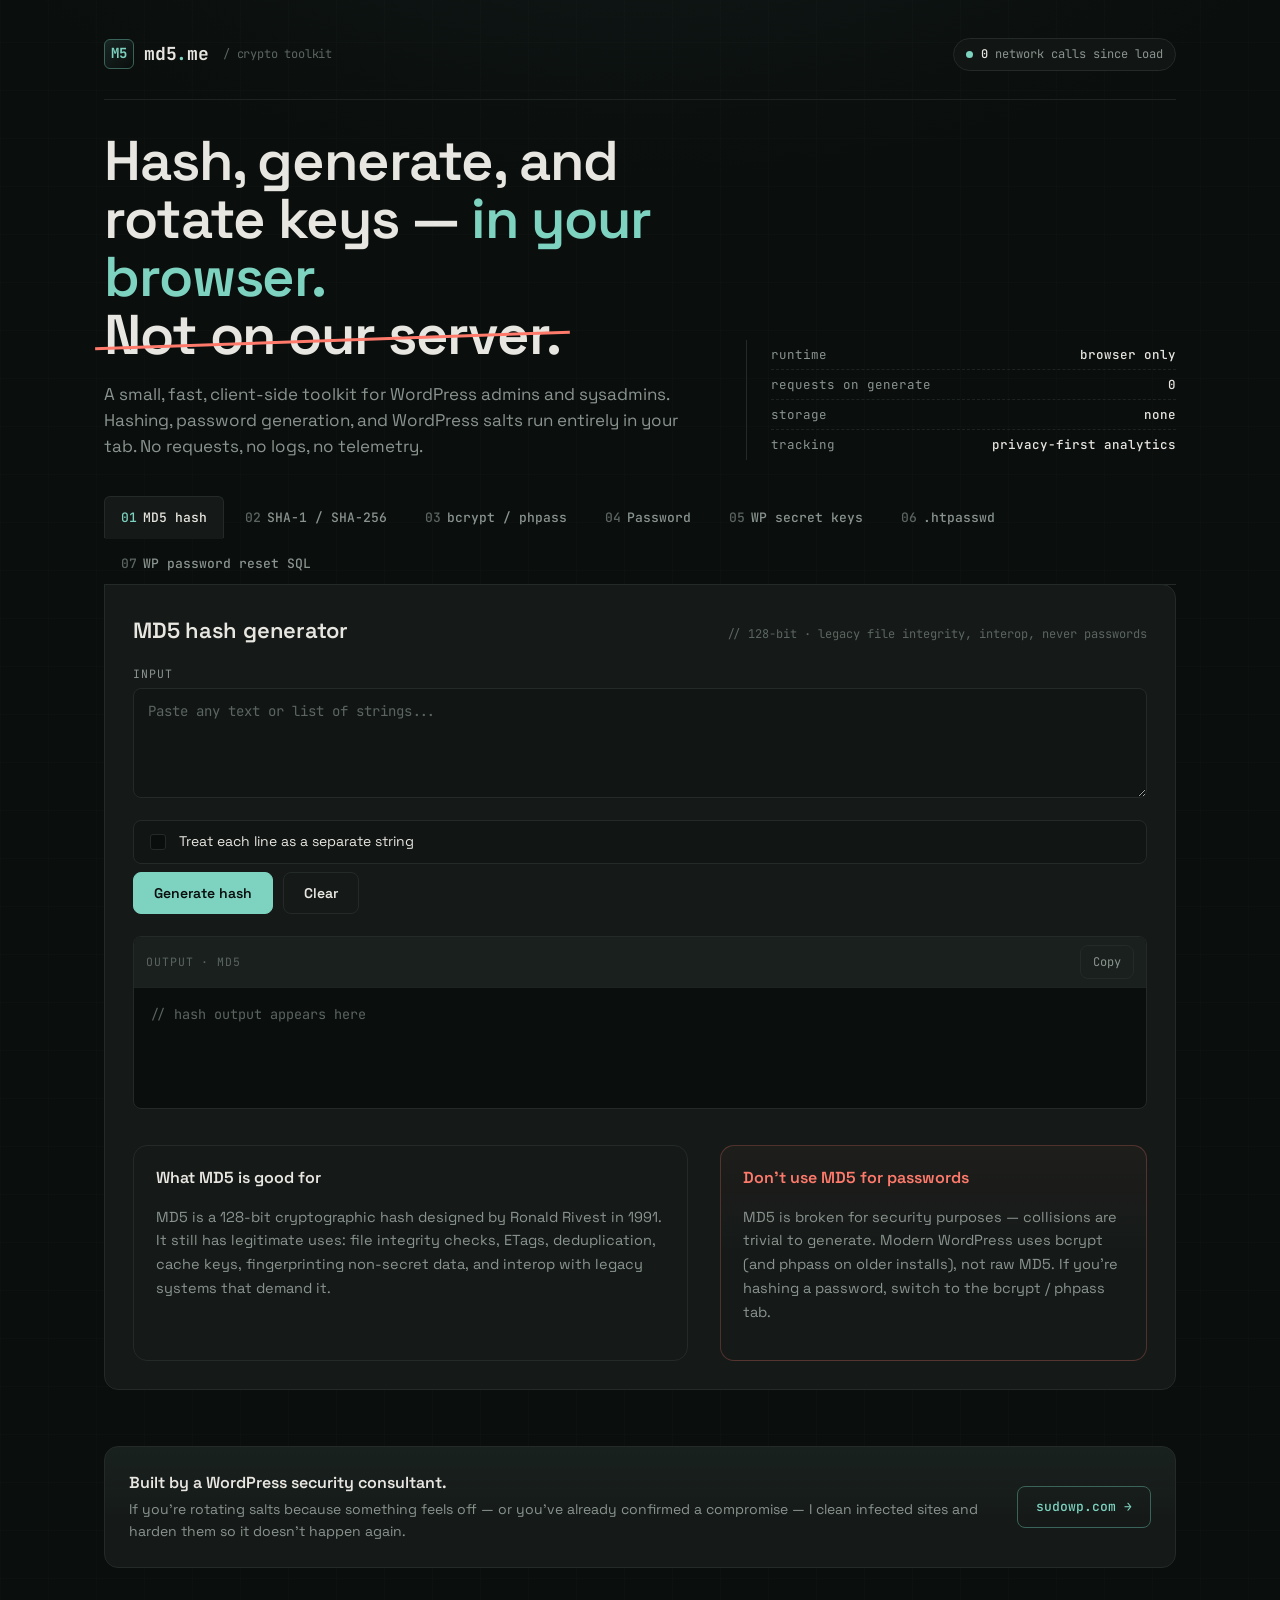
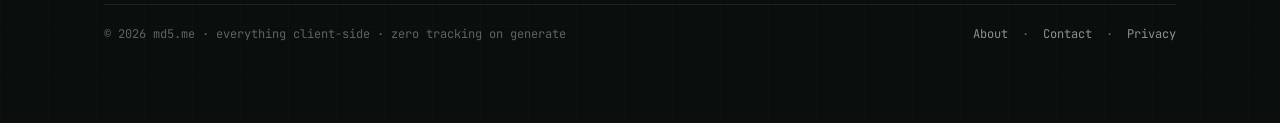
==== public/index.html @ 05863bb9 "chore: bootstrap repo (Task 01) — move site into public/, add HANDOFF, README, .gitignore, .editorco" ====
<!doctype html>
<html lang="en">
<head>
<meta charset="utf-8">
<meta name="viewport" content="width=device-width,initial-scale=1,viewport-fit=cover">
<title>MD5.me — Hash, password & WordPress salt generator (100% client-side)</title>
<meta name="description" content="Fast, client-side cryptographic toolkit for WordPress admins and sysadmins. MD5, SHA, bcrypt, phpass, password generator, WordPress salts and .htpasswd. Nothing ever leaves your browser.">
<meta name="theme-color" content="#0a0e0d">
<link rel="canonical" href="https://md5.me/">

<!-- Open Graph -->
<meta property="og:type" content="website">
<meta property="og:url" content="https://md5.me/">
<meta property="og:title" content="MD5.me — client-side hash & password toolkit">
<meta property="og:description" content="MD5, SHA, bcrypt, phpass, password generator, WordPress salts, .htpasswd. Nothing leaves your browser.">
<meta property="og:image" content="https://md5.me/og.png">

<!-- Twitter -->
<meta name="twitter:card" content="summary_large_image">
<meta name="twitter:title" content="MD5.me — client-side hash & password toolkit">
<meta name="twitter:description" content="MD5, SHA, bcrypt, phpass, password generator, WordPress salts, .htpasswd. Nothing leaves your browser.">

<!-- Structured data -->
<script type="application/ld+json">
{
  "@context": "https://schema.org",
  "@type": "WebApplication",
  "name": "MD5.me",
  "url": "https://md5.me/",
  "applicationCategory": "DeveloperApplication",
  "operatingSystem": "Any (browser)",
  "offers": { "@type": "Offer", "price": "0", "priceCurrency": "USD" },
  "description": "Client-side cryptographic toolkit: MD5, SHA, bcrypt, phpass, password generator, WordPress salts, .htpasswd."
}
</script>

<!-- Favicon -->
<link rel="icon" href="/favicon.svg" type="image/svg+xml">
<link rel="icon" href="/favicon.ico" sizes="any">
<link rel="apple-touch-icon" href="/apple-touch-icon.png">

<!-- Fonts: a geometric sans for chrome, a mono for output. Both load with display=swap. -->
<link rel="preconnect" href="https://fonts.googleapis.com">
<link rel="preconnect" href="https://fonts.gstatic.com" crossorigin>
<link href="https://fonts.googleapis.com/css2?family=JetBrains+Mono:wght@400;500;700&family=Space+Grotesk:wght@400;500;600;700&display=swap" rel="stylesheet">

<style>
  :root {
    --bg:        #0a0e0d;
    --bg-soft:   #111614;
    --panel:    #151a18;
    --panel-2:  #1a201d;
    --line:      #232a27;
    --line-soft: #1c2320;
    --text:      #e8e6e1;
    --text-dim:  #8a948f;
    --text-mute: #5b6560;
    --accent:    #7dd3c0;
    --accent-dim:#3a6359;
    --warn:      #ff7a6b;
    --good:      #7dd3c0;

    --font-ui:   "Space Grotesk", ui-sans-serif, system-ui, sans-serif;
    --font-mono: "JetBrains Mono", ui-monospace, "SF Mono", Menlo, monospace;

    --r-sm: 4px;
    --r:    8px;
    --r-lg: 14px;

    --maxw: 1120px;
  }

  * { box-sizing: border-box; }
  html, body { margin: 0; padding: 0; }
  html { -webkit-text-size-adjust: 100%; }
  body {
    font-family: var(--font-ui);
    background: var(--bg);
    color: var(--text);
    line-height: 1.55;
    font-size: 16px;
    min-height: 100vh;
    overflow-x: hidden;
    /* faint hex-grid backdrop, drawn with two layered repeating gradients */
    background-image:
      radial-gradient(ellipse 1200px 600px at 50% -10%, rgba(125, 211, 192, 0.06), transparent 60%),
      repeating-linear-gradient(0deg,   rgba(255,255,255,0.012) 0 1px, transparent 1px 48px),
      repeating-linear-gradient(90deg,  rgba(255,255,255,0.012) 0 1px, transparent 1px 48px);
  }
  ::selection { background: var(--accent); color: #0a0e0d; }

  a { color: var(--accent); text-decoration: none; }
  a:hover { text-decoration: underline; text-underline-offset: 3px; }

  /* ----- Layout shell ----- */
  .shell { max-width: var(--maxw); margin: 0 auto; padding: 24px 24px 80px; }

  /* ----- Top bar ----- */
  .topbar {
    display: flex; align-items: center; justify-content: space-between;
    gap: 16px; padding: 14px 0 28px;
    border-bottom: 1px solid var(--line-soft);
    margin-bottom: 32px;
  }
  .brand {
    display: inline-flex; align-items: center; gap: 10px;
    font-family: var(--font-mono); font-weight: 700;
    font-size: 18px; letter-spacing: -0.01em;
    color: var(--text);
  }
  .brand-mark {
    display: inline-grid; place-items: center;
    width: 30px; height: 30px;
    border: 1px solid var(--accent-dim);
    border-radius: 6px;
    background: linear-gradient(135deg, rgba(125,211,192,0.12), transparent);
    color: var(--accent);
    font-family: var(--font-mono); font-weight: 700; font-size: 14px;
  }
  .brand .dot { color: var(--accent); }
  .brand .tag { color: var(--text-mute); font-weight: 400; font-size: 12px; margin-left: 4px; }

  .net-pill {
    display: inline-flex; align-items: center; gap: 8px;
    padding: 6px 12px;
    border: 1px solid var(--line);
    border-radius: 999px;
    background: var(--bg-soft);
    font-family: var(--font-mono); font-size: 12px;
    color: var(--text-dim);
    white-space: nowrap;
  }
  .net-pill .led {
    width: 7px; height: 7px; border-radius: 50%;
    background: var(--good);
    box-shadow: 0 0 0 0 rgba(125,211,192,0.6);
    animation: pulse 2.4s ease-in-out infinite;
  }
  @keyframes pulse {
    0%, 100% { box-shadow: 0 0 0 0 rgba(125,211,192,0.5); }
    50%       { box-shadow: 0 0 0 6px rgba(125,211,192,0); }
  }
  .net-pill b { color: var(--text); font-weight: 500; }

  /* ----- Hero ----- */
  .hero { display: grid; grid-template-columns: 1.4fr 1fr; gap: 40px; align-items: end; margin-bottom: 36px; }
  .hero h1 {
    font-family: var(--font-ui);
    font-weight: 600;
    font-size: clamp(34px, 5.2vw, 56px);
    line-height: 1.04;
    letter-spacing: -0.02em;
    margin: 0 0 16px;
  }
  .hero h1 .accent { color: var(--accent); }
  .hero h1 .strike {
    position: relative; white-space: nowrap;
  }
  .hero h1 .strike::after {
    content: ""; position: absolute; left: -2%; right: -2%; top: 56%;
    height: 3px; background: var(--warn);
    transform: rotate(-2deg);
  }
  .hero p.lede {
    color: var(--text-dim);
    font-size: 17px;
    max-width: 56ch;
    margin: 0;
  }
  .hero-meta {
    border-left: 1px solid var(--line);
    padding-left: 24px;
    color: var(--text-dim);
    font-family: var(--font-mono);
    font-size: 12.5px;
    line-height: 1.7;
  }
  .hero-meta b { color: var(--text); font-weight: 500; }
  .hero-meta .row { display: flex; justify-content: space-between; gap: 16px; padding: 4px 0; }
  .hero-meta .row + .row { border-top: 1px dashed var(--line-soft); }

  @media (max-width: 800px) {
    .hero { grid-template-columns: 1fr; gap: 24px; }
    .hero-meta { border-left: 0; border-top: 1px solid var(--line); padding: 16px 0 0; }
  }

  /* ----- Tabs ----- */
  .tabs {
    display: flex; flex-wrap: wrap; gap: 4px;
    margin-bottom: -1px;
    border-bottom: 1px solid var(--line);
    overflow-x: auto;
    -webkit-overflow-scrolling: touch;
  }
  .tab {
    appearance: none; background: transparent; border: 0; cursor: pointer;
    color: var(--text-dim);
    font-family: var(--font-mono); font-size: 13px; font-weight: 500;
    padding: 12px 16px;
    border-radius: 6px 6px 0 0;
    border: 1px solid transparent; border-bottom: 0;
    white-space: nowrap;
    transition: color .15s ease, background .15s ease, border-color .15s ease;
  }
  .tab:hover { color: var(--text); background: var(--bg-soft); }
  .tab[aria-selected="true"] {
    color: var(--text);
    background: var(--panel);
    border-color: var(--line);
    position: relative;
  }
  .tab[aria-selected="true"]::after {
    content: ""; position: absolute; left: 0; right: 0; bottom: -1px; height: 1px; background: var(--panel);
  }
  .tab .num { color: var(--text-mute); margin-right: 6px; }
  .tab[aria-selected="true"] .num { color: var(--accent); }

  /* ----- Tool panel ----- */
  .panel {
    background: var(--panel);
    border: 1px solid var(--line);
    border-radius: 0 var(--r-lg) var(--r-lg) var(--r-lg);
    padding: 28px;
  }
  .tool { display: none; }
  .tool[data-active="true"] { display: block; animation: fade .25s ease; }
  @keyframes fade { from { opacity: 0; transform: translateY(4px); } to { opacity: 1; transform: none; } }

  .tool-header {
    display: flex; align-items: baseline; justify-content: space-between;
    flex-wrap: wrap; gap: 12px;
    margin-bottom: 18px;
  }
  .tool-header h2 {
    font-family: var(--font-ui); font-weight: 600;
    font-size: 22px; letter-spacing: -0.01em;
    margin: 0;
  }
  .tool-header .sub {
    font-family: var(--font-mono); font-size: 12px;
    color: var(--text-mute);
  }

  /* ----- Form controls ----- */
  label.field { display: block; margin-bottom: 14px; }
  label.field .lbl {
    display: block;
    font-family: var(--font-mono);
    font-size: 11.5px;
    text-transform: uppercase;
    letter-spacing: 0.08em;
    color: var(--text-dim);
    margin-bottom: 6px;
  }

  textarea, input[type="text"], input[type="number"], select {
    width: 100%;
    background: var(--bg-soft);
    color: var(--text);
    border: 1px solid var(--line);
    border-radius: var(--r);
    padding: 12px 14px;
    font-family: var(--font-mono);
    font-size: 14px;
    line-height: 1.5;
    transition: border-color .15s ease, box-shadow .15s ease, background .15s ease;
  }
  textarea { min-height: 100px; resize: vertical; }
  textarea:focus, input:focus, select:focus {
    outline: none;
    border-color: var(--accent-dim);
    box-shadow: 0 0 0 3px rgba(125, 211, 192, 0.12);
    background: var(--bg);
  }
  textarea::placeholder, input::placeholder { color: var(--text-mute); }

  .row-2 { display: grid; grid-template-columns: 1fr 1fr; gap: 12px; }
  .row-3 { display: grid; grid-template-columns: repeat(3, 1fr); gap: 12px; }
  @media (max-width: 600px) {
    .row-2, .row-3 { grid-template-columns: 1fr; }
  }

  .check {
    display: flex; align-items: center; gap: 10px;
    padding: 10px 12px;
    border: 1px solid var(--line);
    border-radius: var(--r);
    background: var(--bg-soft);
    cursor: pointer;
    font-size: 14px;
    user-select: none;
    transition: border-color .15s ease, background .15s ease;
  }
  .check:hover { border-color: var(--accent-dim); }
  .check input { appearance: none; width: 16px; height: 16px; border: 1px solid var(--line); border-radius: 3px; background: var(--bg); cursor: pointer; display: inline-grid; place-items: center; flex: 0 0 auto; }
  .check input:checked { background: var(--accent); border-color: var(--accent); }
  .check input:checked::after { content: ""; width: 8px; height: 8px; background: var(--bg); clip-path: polygon(14% 50%, 0 65%, 38% 100%, 100% 23%, 84% 8%, 36% 70%); }

  .actions { display: flex; flex-wrap: wrap; gap: 10px; align-items: center; margin-top: 8px; }

  button.btn {
    appearance: none; cursor: pointer;
    font-family: var(--font-ui); font-weight: 600; font-size: 14px;
    padding: 11px 20px;
    border-radius: var(--r);
    border: 1px solid transparent;
    transition: transform .08s ease, background .15s ease, border-color .15s ease, color .15s ease;
  }
  button.btn:active { transform: translateY(1px); }
  button.btn-primary {
    background: var(--accent);
    color: #0a0e0d;
    border-color: var(--accent);
  }
  button.btn-primary:hover { background: #92dccc; border-color: #92dccc; }
  button.btn-ghost {
    background: transparent;
    color: var(--text);
    border-color: var(--line);
  }
  button.btn-ghost:hover { border-color: var(--accent-dim); color: var(--accent); }
  button.btn-icon {
    display: inline-flex; align-items: center; gap: 8px;
    padding: 8px 12px;
    font-family: var(--font-mono); font-size: 12px;
    background: transparent; color: var(--text-dim);
    border: 1px solid var(--line);
    border-radius: var(--r);
    cursor: pointer;
    transition: color .15s, border-color .15s;
  }
  button.btn-icon:hover { color: var(--accent); border-color: var(--accent-dim); }

  /* ----- Output ----- */
  .output-wrap {
    margin-top: 22px;
    border: 1px solid var(--line);
    border-radius: var(--r);
    background: var(--bg);
    overflow: hidden;
  }
  .output-bar {
    display: flex; align-items: center; justify-content: space-between;
    padding: 8px 12px;
    border-bottom: 1px solid var(--line-soft);
    background: var(--panel-2);
    font-family: var(--font-mono); font-size: 11.5px;
    color: var(--text-mute);
    text-transform: uppercase; letter-spacing: 0.08em;
  }
  .output {
    font-family: var(--font-mono);
    font-size: 13.5px;
    color: var(--text);
    padding: 16px;
    white-space: pre-wrap;
    word-break: break-all;
    min-height: 120px;
    margin: 0;
  }
  .output.placeholder { color: var(--text-mute); font-style: normal; }

  .toast {
    position: fixed; bottom: 24px; left: 50%; transform: translateX(-50%) translateY(20px);
    background: var(--panel); border: 1px solid var(--accent-dim);
    color: var(--text); padding: 10px 16px; border-radius: 999px;
    font-family: var(--font-mono); font-size: 12.5px;
    opacity: 0; pointer-events: none;
    transition: opacity .2s ease, transform .25s ease;
    z-index: 100;
    box-shadow: 0 10px 40px rgba(0,0,0,.4);
  }
  .toast.show { opacity: 1; transform: translateX(-50%) translateY(0); }

  /* ----- Info / how-to ----- */
  .info {
    display: grid; grid-template-columns: 1.3fr 1fr; gap: 32px;
    margin-top: 36px;
  }
  @media (max-width: 800px) { .info { grid-template-columns: 1fr; } }
  .info h3 {
    font-family: var(--font-ui); font-weight: 600;
    font-size: 16px;
    margin: 0 0 10px;
    color: var(--text);
  }
  .info p, .info li { color: var(--text-dim); font-size: 14.5px; line-height: 1.65; }
  .info ol, .info ul { padding-left: 20px; margin: 0; }
  .info li + li { margin-top: 4px; }
  .info .card {
    background: var(--panel);
    border: 1px solid var(--line);
    border-radius: var(--r-lg);
    padding: 20px 22px;
  }
  .info .card.warn {
    border-color: rgba(255,122,107,0.25);
    background: linear-gradient(180deg, rgba(255,122,107,0.04), transparent 50%), var(--panel);
  }
  .info .card.warn h3 { color: var(--warn); }

  /* ----- Footer / SudoWP ----- */
  .biz {
    margin-top: 56px;
    padding: 24px;
    border: 1px solid var(--line);
    border-radius: var(--r-lg);
    background: linear-gradient(180deg, rgba(125,211,192,0.04), transparent 60%), var(--panel);
    display: grid; grid-template-columns: 1fr auto; gap: 18px; align-items: center;
  }
  .biz h4 { margin: 0 0 4px; font-size: 16px; font-weight: 600; }
  .biz p { margin: 0; color: var(--text-dim); font-size: 14px; }
  .biz .cta {
    display: inline-flex; align-items: center; gap: 8px;
    padding: 10px 18px;
    border: 1px solid var(--accent-dim);
    border-radius: var(--r);
    color: var(--accent);
    font-family: var(--font-mono); font-size: 13px; font-weight: 500;
    transition: background .15s, color .15s;
  }
  .biz .cta:hover { background: var(--accent); color: #0a0e0d; text-decoration: none; }
  @media (max-width: 600px) {
    .biz { grid-template-columns: 1fr; }
  }

  footer.foot {
    margin-top: 36px;
    padding-top: 20px;
    border-top: 1px solid var(--line-soft);
    color: var(--text-mute);
    font-family: var(--font-mono);
    font-size: 12px;
    display: flex; justify-content: space-between; flex-wrap: wrap; gap: 12px;
  }
  footer.foot a { color: var(--text-dim); }
  footer.foot a:hover { color: var(--accent); }

  /* ----- Hidden / utility ----- */
  .sr-only {
    position: absolute; width: 1px; height: 1px; padding: 0; margin: -1px;
    overflow: hidden; clip: rect(0,0,0,0); white-space: nowrap; border: 0;
  }
</style>
</head>
<body>

<div class="shell">

  <!-- ============== TOP BAR ============== -->
  <header class="topbar">
    <a class="brand" href="/" aria-label="MD5.me home">
      <span class="brand-mark" aria-hidden="true">M5</span>
      <span>md5<span class="dot">.</span>me</span>
      <span class="tag">/ crypto toolkit</span>
    </a>
    <div class="net-pill" title="Live counter of network requests since this page loaded. Verify in DevTools → Network.">
      <span class="led" aria-hidden="true"></span>
      <span><b id="netCount">0</b> network calls since load</span>
    </div>
  </header>

  <!-- ============== HERO ============== -->
  <section class="hero">
    <div>
      <h1>
        Hash, generate, and rotate keys —
        <span class="accent">in your browser.</span>
        <br>
        <span class="strike">Not on our server.</span>
      </h1>
      <p class="lede">
        A small, fast, client-side toolkit for WordPress admins and sysadmins.
        Hashing, password generation, and WordPress salts run entirely in your tab.
        No requests, no logs, no telemetry.
      </p>
    </div>
    <div class="hero-meta" aria-label="Tech facts">
      <div class="row"><span>runtime</span><b>browser only</b></div>
      <div class="row"><span>requests on generate</span><b>0</b></div>
      <div class="row"><span>storage</span><b>none</b></div>
      <div class="row"><span>tracking</span><b>privacy-first analytics</b></div>
    </div>
  </section>

  <!-- ============== TABS ============== -->
  <nav class="tabs" role="tablist" aria-label="Tools">
    <button class="tab" role="tab" aria-selected="true"  data-tab="md5"      id="tab-md5"><span class="num">01</span>MD5 hash</button>
    <button class="tab" role="tab" aria-selected="false" data-tab="sha"      id="tab-sha"><span class="num">02</span>SHA-1 / SHA-256</button>
    <button class="tab" role="tab" aria-selected="false" data-tab="bcrypt"   id="tab-bcrypt"><span class="num">03</span>bcrypt / phpass</button>
    <button class="tab" role="tab" aria-selected="false" data-tab="password" id="tab-password"><span class="num">04</span>Password</button>
    <button class="tab" role="tab" aria-selected="false" data-tab="wpsalt"   id="tab-wpsalt"><span class="num">05</span>WP secret keys</button>
    <button class="tab" role="tab" aria-selected="false" data-tab="htpasswd" id="tab-htpasswd"><span class="num">06</span>.htpasswd</button>
    <button class="tab" role="tab" aria-selected="false" data-tab="wpreset"  id="tab-wpreset"><span class="num">07</span>WP password reset SQL</button>
  </nav>

  <div class="panel">

    <!-- ===== TOOL 01: MD5 ===== -->
    <section class="tool" data-tool="md5" data-active="true" aria-labelledby="tab-md5">
      <div class="tool-header">
        <h2>MD5 hash generator</h2>
        <span class="sub">// 128-bit · legacy file integrity, interop, never passwords</span>
      </div>

      <label class="field">
        <span class="lbl">Input</span>
        <textarea id="md5-input" rows="4" placeholder="Paste any text or list of strings..." spellcheck="false" autocomplete="off"></textarea>
      </label>

      <label class="check">
        <input type="checkbox" id="md5-multi">
        <span>Treat each line as a separate string</span>
      </label>

      <div class="actions">
        <button class="btn btn-primary" id="md5-generate">Generate hash</button>
        <button class="btn btn-ghost" id="md5-clear">Clear</button>
      </div>

      <div class="output-wrap">
        <div class="output-bar">
          <span>output · md5</span>
          <button class="btn-icon" data-copy="md5-output">Copy</button>
        </div>
        <pre class="output placeholder" id="md5-output">// hash output appears here</pre>
      </div>

      <div class="info">
        <div class="card">
          <h3>What MD5 is good for</h3>
          <p>MD5 is a 128-bit cryptographic hash designed by Ronald Rivest in 1991. It still has legitimate uses: file integrity checks, ETags, deduplication, cache keys, fingerprinting non-secret data, and interop with legacy systems that demand it.</p>
        </div>
        <div class="card warn">
          <h3>Don't use MD5 for passwords</h3>
          <p>MD5 is broken for security purposes — collisions are trivial to generate. Modern WordPress uses bcrypt (and phpass on older installs), not raw MD5. If you're hashing a password, switch to the bcrypt / phpass tab.</p>
        </div>
      </div>
    </section>

    <!-- ===== TOOL 02: SHA ===== -->
    <section class="tool" data-tool="sha" aria-labelledby="tab-sha">
      <div class="tool-header">
        <h2>SHA-1 &amp; SHA-256</h2>
        <span class="sub">// SubtleCrypto · runs natively in your browser</span>
      </div>

      <label class="field">
        <span class="lbl">Input</span>
        <textarea id="sha-input" rows="4" placeholder="Paste text..." spellcheck="false" autocomplete="off"></textarea>
      </label>

      <div class="row-2">
        <label class="field">
          <span class="lbl">Algorithm</span>
          <select id="sha-algo">
            <option value="SHA-1">SHA-1</option>
            <option value="SHA-256" selected>SHA-256</option>
            <option value="SHA-384">SHA-384</option>
            <option value="SHA-512">SHA-512</option>
          </select>
        </label>
        <label class="check" style="align-self: end; height: 44px;">
          <input type="checkbox" id="sha-multi">
          <span>Treat each line separately</span>
        </label>
      </div>

      <div class="actions">
        <button class="btn btn-primary" id="sha-generate">Generate hash</button>
        <button class="btn btn-ghost" id="sha-clear">Clear</button>
      </div>

      <div class="output-wrap">
        <div class="output-bar">
          <span>output · <span id="sha-algo-label">sha-256</span></span>
          <button class="btn-icon" data-copy="sha-output">Copy</button>
        </div>
        <pre class="output placeholder" id="sha-output">// hash output appears here</pre>
      </div>

      <div class="info">
        <div class="card">
          <h3>When to use SHA</h3>
          <p>SHA-256 is the default modern fingerprint hash — file checksums, content-addressing, JWTs, signatures. SHA-1 is deprecated for security but still appears in legacy systems (git, old TLS). Like MD5, none of these are password hashes on their own.</p>
        </div>
        <div class="card">
          <h3>How this works</h3>
          <p>This page calls <code style="font-family:var(--font-mono); color:var(--accent);">window.crypto.subtle.digest()</code> — the WebCrypto API built into your browser. The plaintext never leaves the tab.</p>
        </div>
      </div>
    </section>

    <!-- ===== TOOL 03: BCRYPT / PHPASS ===== -->
    <section class="tool" data-tool="bcrypt" aria-labelledby="tab-bcrypt">
      <div class="tool-header">
        <h2>bcrypt &amp; phpass (WordPress)</h2>
        <span class="sub">// modern WP password hashes for direct DB injection</span>
      </div>

      <label class="field">
        <span class="lbl">Plaintext password</span>
        <input type="text" id="bc-input" placeholder="The new password..." spellcheck="false" autocomplete="off">
      </label>

      <div class="row-2">
        <label class="field">
          <span class="lbl">Algorithm</span>
          <select id="bc-algo">
            <option value="bcrypt" selected>bcrypt ($2y$) — WP 6.8+</option>
            <option value="phpass">phpass ($P$) — legacy WP</option>
          </select>
        </label>
        <label class="field">
          <span class="lbl">Cost / iterations</span>
          <select id="bc-cost">
            <option value="8">8 (fast)</option>
            <option value="10" selected>10 (balanced — WP default)</option>
            <option value="12">12 (slow, stronger)</option>
          </select>
        </label>
      </div>

      <div class="actions">
        <button class="btn btn-primary" id="bc-generate">Generate hash</button>
        <button class="btn btn-ghost" id="bc-clear">Clear</button>
      </div>

      <div class="output-wrap">
        <div class="output-bar">
          <span>output · <span id="bc-algo-label">bcrypt</span></span>
          <button class="btn-icon" data-copy="bc-output">Copy</button>
        </div>
        <pre class="output placeholder" id="bc-output">// hash output appears here</pre>
      </div>

      <div class="info">
        <div class="card">
          <h3>Which one do I want?</h3>
          <p>WordPress 6.8+ stores passwords as bcrypt (<code style="font-family:var(--font-mono);">$2y$</code>). Older sites use phpass (<code style="font-family:var(--font-mono);">$P$</code>). Both formats are accepted on read, so a fresh bcrypt hash works on any modern WP. Pick phpass only if you're building a fixture or testing a legacy install.</p>
        </div>
        <div class="card warn">
          <h3>Hashing is slow on purpose</h3>
          <p>bcrypt at cost 10 takes ~50–100ms per hash; cost 12 is ~4× slower. That's the feature — it makes brute force expensive. Generation is synchronous and runs on this tab.</p>
        </div>
      </div>
    </section>

    <!-- ===== TOOL 04: PASSWORD ===== -->
    <section class="tool" data-tool="password" aria-labelledby="tab-password">
      <div class="tool-header">
        <h2>Password generator</h2>
        <span class="sub">// crypto.getRandomValues · cryptographically secure</span>
      </div>

      <div class="row-3">
        <label class="field">
          <span class="lbl">Length</span>
          <input type="number" id="pw-length" min="6" max="128" value="20" step="1">
        </label>
        <label class="field">
          <span class="lbl">Count</span>
          <input type="number" id="pw-count" min="1" max="50" value="5" step="1">
        </label>
        <label class="field">
          <span class="lbl">Style</span>
          <select id="pw-style">
            <option value="strong" selected>Strong (a-z A-Z 0-9 symbols)</option>
            <option value="alnum">Alphanumeric only</option>
            <option value="words">Memorable (4 random words)</option>
          </select>
        </label>
      </div>

      <div class="row-2">
        <label class="check"><input type="checkbox" id="pw-no-similar" checked><span>Avoid look-alike chars (1lI 0Oo)</span></label>
        <label class="check"><input type="checkbox" id="pw-safe-symbols"><span>Restrict symbols to web-safe set</span></label>
      </div>

      <div class="actions">
        <button class="btn btn-primary" id="pw-generate">Generate</button>
        <button class="btn btn-ghost" id="pw-clear">Clear</button>
      </div>

      <div class="output-wrap">
        <div class="output-bar">
          <span>output · passwords</span>
          <button class="btn-icon" data-copy="pw-output">Copy</button>
        </div>
        <pre class="output placeholder" id="pw-output">// passwords appear here</pre>
      </div>

      <div class="info">
        <div class="card">
          <h3>Length beats complexity</h3>
          <p>Every extra character roughly doubles the brute-force work. A 20-character random password is overwhelmingly stronger than an 8-character one with three symbols. 16+ for normal accounts, 24+ for admin / root / cPanel.</p>
        </div>
        <div class="card">
          <h3>Avoid look-alikes when typing matters</h3>
          <p>If a password will be transcribed by a human (server console, mobile keyboard), the "avoid look-alikes" option strips <code style="font-family:var(--font-mono);">1 l I 0 O o</code> so nobody calls you at 2am about a "wrong password" that's actually a confused 1 vs l.</p>
        </div>
      </div>
    </section>

    <!-- ===== TOOL 05: WP SALT ===== -->
    <section class="tool" data-tool="wpsalt" aria-labelledby="tab-wpsalt">
      <div class="tool-header">
        <h2>WordPress secret keys (salts)</h2>
        <span class="sub">// drop-in replacement for the SALT block in wp-config.php</span>
      </div>

      <div class="actions">
        <button class="btn btn-primary" id="salt-generate">Generate fresh salts</button>
        <button class="btn btn-ghost" id="salt-clear">Clear</button>
      </div>

      <div class="output-wrap">
        <div class="output-bar">
          <span>output · wp-config.php block</span>
          <button class="btn-icon" data-copy="salt-output">Copy</button>
        </div>
        <pre class="output placeholder" id="salt-output">// salt block appears here</pre>
      </div>

      <div class="info">
        <div class="card">
          <h3>What WP salts do</h3>
          <p>The eight constants — <code style="font-family:var(--font-mono);">AUTH_KEY</code>, <code style="font-family:var(--font-mono);">SECURE_AUTH_KEY</code>, <code style="font-family:var(--font-mono);">LOGGED_IN_KEY</code>, <code style="font-family:var(--font-mono);">NONCE_KEY</code>, and the four <code style="font-family:var(--font-mono);">_SALT</code> pairs — sign and encrypt WordPress auth cookies and nonces. Replace the entire block in <code style="font-family:var(--font-mono);">wp-config.php</code>; rotating them logs out every session instantly.</p>
        </div>
        <div class="card warn">
          <h3>If you're rotating after a hack</h3>
          <p>Replacing salts is step <em>one</em> of incident response — it kicks the attacker out of any stolen session. You also need to: change the DB password, force-reset all admin passwords, audit users for unknown admins, and check active sessions and application passwords. <a href="https://sudowp.com/" rel="noopener">SudoWP →</a></p>
        </div>
      </div>
    </section>

    <!-- ===== TOOL 06: HTPASSWD ===== -->
    <section class="tool" data-tool="htpasswd" aria-labelledby="tab-htpasswd">
      <div class="tool-header">
        <h2>.htpasswd entry</h2>
        <span class="sub">// for protecting wp-login.php, wp-admin, or any nginx/Apache resource</span>
      </div>

      <div class="row-2">
        <label class="field">
          <span class="lbl">Username</span>
          <input type="text" id="ht-user" placeholder="e.g. admin" autocomplete="off" spellcheck="false">
        </label>
        <label class="field">
          <span class="lbl">Password</span>
          <input type="text" id="ht-pass" placeholder="plaintext" autocomplete="off" spellcheck="false">
        </label>
      </div>

      <label class="field">
        <span class="lbl">Hash format</span>
        <select id="ht-algo">
          <option value="bcrypt" selected>bcrypt ($2y$) — Apache 2.4+ / nginx auth_basic — recommended</option>
          <option value="apr1">APR1 ($apr1$) — works everywhere, weaker</option>
          <option value="sha1">SHA-1 ({SHA}) — fast, legacy</option>
        </select>
      </label>

      <div class="actions">
        <button class="btn btn-primary" id="ht-generate">Generate entry</button>
        <button class="btn btn-ghost" id="ht-clear">Clear</button>
      </div>

      <div class="output-wrap">
        <div class="output-bar">
          <span>output · .htpasswd line</span>
          <button class="btn-icon" data-copy="ht-output">Copy</button>
        </div>
        <pre class="output placeholder" id="ht-output">// .htpasswd entry appears here</pre>
      </div>

      <div class="info">
        <div class="card">
          <h3>Use for wp-login brute-force protection</h3>
          <p>An <code style="font-family:var(--font-mono);">.htpasswd</code> in front of <code style="font-family:var(--font-mono);">wp-login.php</code> stops 99% of automated WordPress login attacks before PHP ever runs. Pair with fail2ban watching the auth log for serious traffic.</p>
        </div>
        <div class="card">
          <h3>Drop in</h3>
          <p>Append the generated line to your existing <code style="font-family:var(--font-mono);">.htpasswd</code>, or save it as a new file. RunCloud users: add it via the "Basic Auth" panel under your web app, or reference it manually in your nginx config.</p>
        </div>
      </div>
    </section>

    <!-- ===== TOOL 07: WP PASSWORD RESET SQL ===== -->
    <section class="tool" data-tool="wpreset" aria-labelledby="tab-wpreset">
      <div class="tool-header">
        <h2>WordPress admin password reset SQL</h2>
        <span class="sub">// when you're locked out and need direct DB access</span>
      </div>

      <div class="row-3">
        <label class="field">
          <span class="lbl">Username or email</span>
          <input type="text" id="wpr-user" placeholder="admin" autocomplete="off" spellcheck="false">
        </label>
        <label class="field">
          <span class="lbl">New password</span>
          <input type="text" id="wpr-pass" placeholder="strong password" autocomplete="off" spellcheck="false">
        </label>
        <label class="field">
          <span class="lbl">Table prefix</span>
          <input type="text" id="wpr-prefix" value="wp_" autocomplete="off" spellcheck="false">
        </label>
      </div>

      <label class="check">
        <input type="checkbox" id="wpr-by-email">
        <span>Match by email instead of user_login</span>
      </label>

      <div class="actions">
        <button class="btn btn-primary" id="wpr-generate">Generate SQL</button>
        <button class="btn btn-ghost" id="wpr-clear">Clear</button>
      </div>

      <div class="output-wrap">
        <div class="output-bar">
          <span>output · sql</span>
          <button class="btn-icon" data-copy="wpr-output">Copy</button>
        </div>
        <pre class="output placeholder" id="wpr-output">// SQL UPDATE statement appears here</pre>
      </div>

      <div class="info">
        <div class="card">
          <h3>Run via phpMyAdmin or wp-cli</h3>
          <p>Paste the generated <code style="font-family:var(--font-mono);">UPDATE</code> in phpMyAdmin → SQL tab, or pipe it: <code style="font-family:var(--font-mono);">wp db query "$(pbpaste)"</code>. The generated hash is bcrypt — accepted by every modern WP version.</p>
        </div>
        <div class="card warn">
          <h3>Always back up first</h3>
          <p>This SQL writes directly to <code style="font-family:var(--font-mono);">wp_users</code>. <code style="font-family:var(--font-mono);">mysqldump</code> the database (or snapshot the VPS) before running anything. The query also clears <code style="font-family:var(--font-mono);">user_activation_key</code> as a precaution.</p>
        </div>
      </div>
    </section>

  </div><!-- /panel -->

  <!-- ============== BIZ STRIP ============== -->
  <aside class="biz">
    <div>
      <h4>Built by a WordPress security consultant.</h4>
      <p>If you're rotating salts because something feels off — or you've already confirmed a compromise — I clean infected sites and harden them so it doesn't happen again.</p>
    </div>
    <a class="cta" href="https://sudowp.com/" rel="noopener">
      sudowp.com →
    </a>
  </aside>

  <!-- ============== FOOTER ============== -->
  <footer class="foot">
    <div>© <span id="year"></span> md5.me · everything client-side · zero tracking on generate</div>
    <div>
      <a href="/about.html">About</a>
      &nbsp;·&nbsp;
      <a href="/contact.html">Contact</a>
      &nbsp;·&nbsp;
      <a href="/privacy.html">Privacy</a>
    </div>
  </footer>

</div><!-- /shell -->

<div class="toast" id="toast" role="status" aria-live="polite">Copied to clipboard</div>

<!-- ============================================================
     SCRIPTS — all crypto runs in this tab. Verify in DevTools.
     ============================================================ -->
<script>
(() => {
  'use strict';

  /* -------------------------------------------------------------
     0. Tiny helpers
     ------------------------------------------------------------- */
  const $ = (id) => document.getElementById(id);
  const enc = new TextEncoder();
  const toHex = (buf) => {
    const b = new Uint8Array(buf);
    let s = '';
    for (let i = 0; i < b.length; i++) s += b[i].toString(16).padStart(2, '0');
    return s;
  };
  const toast = (msg) => {
    const t = $('toast');
    t.textContent = msg;
    t.classList.add('show');
    clearTimeout(toast._t);
    toast._t = setTimeout(() => t.classList.remove('show'), 1600);
  };
  const setOutput = (id, text, isPlaceholder = false) => {
    const el = $(id);
    el.textContent = text;
    el.classList.toggle('placeholder', !!isPlaceholder);
  };

  /* -------------------------------------------------------------
     1. Network-call counter (the trust pill in the header)
     We monkey-patch fetch + XHR + sendBeacon and count any
     non-data:/blob: call. Always shows 0 during generation.
     ------------------------------------------------------------- */
  let _net = 0;
  const bumpNet = () => { _net++; $('netCount').textContent = String(_net); };
  const _origFetch = window.fetch;
  if (_origFetch) {
    window.fetch = function(...args) {
      const url = String(args[0] && args[0].url ? args[0].url : args[0] || '');
      if (url && !url.startsWith('data:') && !url.startsWith('blob:')) bumpNet();
      return _origFetch.apply(this, args);
    };
  }
  const _origOpen = XMLHttpRequest.prototype.open;
  XMLHttpRequest.prototype.open = function(method, url, ...rest) {
    if (url && !String(url).startsWith('data:') && !String(url).startsWith('blob:')) bumpNet();
    return _origOpen.call(this, method, url, ...rest);
  };
  if (navigator.sendBeacon) {
    const _origBeacon = navigator.sendBeacon.bind(navigator);
    navigator.sendBeacon = function(...a) { bumpNet(); return _origBeacon(...a); };
  }

  /* -------------------------------------------------------------
     2. Tab switching
     ------------------------------------------------------------- */
  const tabs = Array.from(document.querySelectorAll('[role="tab"]'));
  const tools = Array.from(document.querySelectorAll('[data-tool]'));
  const setTab = (name, push = true) => {
    tabs.forEach(t => t.setAttribute('aria-selected', String(t.dataset.tab === name)));
    tools.forEach(t => t.setAttribute('data-active', String(t.dataset.tool === name)));
    if (push && location.hash !== '#' + name) history.replaceState(null, '', '#' + name);
  };
  tabs.forEach(t => t.addEventListener('click', () => setTab(t.dataset.tab)));
  // honour URL hash on load
  const initial = (location.hash || '').replace('#', '');
  if (initial && tools.some(t => t.dataset.tool === initial)) setTab(initial, false);
  // keyboard nav (left/right between tabs)
  document.querySelector('.tabs').addEventListener('keydown', (e) => {
    if (!['ArrowLeft', 'ArrowRight', 'Home', 'End'].includes(e.key)) return;
    const i = tabs.findIndex(t => t.getAttribute('aria-selected') === 'true');
    let n = i;
    if (e.key === 'ArrowLeft')  n = (i - 1 + tabs.length) % tabs.length;
    if (e.key === 'ArrowRight') n = (i + 1) % tabs.length;
    if (e.key === 'Home') n = 0;
    if (e.key === 'End') n = tabs.length - 1;
    tabs[n].focus(); setTab(tabs[n].dataset.tab);
  });

  /* -------------------------------------------------------------
     3. Copy buttons
     ------------------------------------------------------------- */
  document.querySelectorAll('[data-copy]').forEach(btn => {
    btn.addEventListener('click', async () => {
      const target = $(btn.dataset.copy);
      if (!target) return;
      const text = target.textContent;
      if (!text || target.classList.contains('placeholder')) {
        toast('Nothing to copy yet'); return;
      }
      try {
        await navigator.clipboard.writeText(text);
        toast('Copied to clipboard');
      } catch {
        // fallback
        const ta = document.createElement('textarea');
        ta.value = text; document.body.appendChild(ta); ta.select();
        document.execCommand('copy'); ta.remove();
        toast('Copied');
      }
    });
  });

  /* -------------------------------------------------------------
     4. MD5 implementation (RFC 1321) — compact, ~2KB
     Self-contained, no deps. Returns lowercase hex.
     ------------------------------------------------------------- */
  function md5(message) {
    // Convert string -> UTF-8 byte array
    const bytes = enc.encode(message);
    const len = bytes.length;
    // Pre-processing: append padding bits
    const totalLen = (((len + 8) >>> 6) + 1) * 64;
    const buf = new Uint8Array(totalLen);
    buf.set(bytes);
    buf[len] = 0x80;
    // append length in bits (little-endian 64)
    const bitLen = len * 8;
    buf[totalLen - 8] = bitLen        & 0xff;
    buf[totalLen - 7] = (bitLen >>> 8)  & 0xff;
    buf[totalLen - 6] = (bitLen >>> 16) & 0xff;
    buf[totalLen - 5] = (bitLen >>> 24) & 0xff;
    // (top 32 bits left at zero — fine for messages < 2^32 bits)

    let a = 0x67452301, b = 0xefcdab89, c = 0x98badcfe, d = 0x10325476;

    const K = [
      0xd76aa478,0xe8c7b756,0x242070db,0xc1bdceee, 0xf57c0faf,0x4787c62a,0xa8304613,0xfd469501,
      0x698098d8,0x8b44f7af,0xffff5bb1,0x895cd7be, 0x6b901122,0xfd987193,0xa679438e,0x49b40821,
      0xf61e2562,0xc040b340,0x265e5a51,0xe9b6c7aa, 0xd62f105d,0x02441453,0xd8a1e681,0xe7d3fbc8,
      0x21e1cde6,0xc33707d6,0xf4d50d87,0x455a14ed, 0xa9e3e905,0xfcefa3f8,0x676f02d9,0x8d2a4c8a,
      0xfffa3942,0x8771f681,0x6d9d6122,0xfde5380c, 0xa4beea44,0x4bdecfa9,0xf6bb4b60,0xbebfbc70,
      0x289b7ec6,0xeaa127fa,0xd4ef3085,0x04881d05, 0xd9d4d039,0xe6db99e5,0x1fa27cf8,0xc4ac5665,
      0xf4292244,0x432aff97,0xab9423a7,0xfc93a039, 0x655b59c3,0x8f0ccc92,0xffeff47d,0x85845dd1,
      0x6fa87e4f,0xfe2ce6e0,0xa3014314,0x4e0811a1, 0xf7537e82,0xbd3af235,0x2ad7d2bb,0xeb86d391
    ];
    const S = [
      7,12,17,22, 7,12,17,22, 7,12,17,22, 7,12,17,22,
      5, 9,14,20, 5, 9,14,20, 5, 9,14,20, 5, 9,14,20,
      4,11,16,23, 4,11,16,23, 4,11,16,23, 4,11,16,23,
      6,10,15,21, 6,10,15,21, 6,10,15,21, 6,10,15,21
    ];
    const rotl = (x, n) => ((x << n) | (x >>> (32 - n))) >>> 0;
    const add32 = (x, y) => ((x + y) & 0xffffffff) >>> 0;

    for (let off = 0; off < totalLen; off += 64) {
      const M = new Array(16);
      for (let i = 0; i < 16; i++) {
        const j = off + i * 4;
        M[i] = (buf[j]) | (buf[j+1] << 8) | (buf[j+2] << 16) | (buf[j+3] << 24);
        M[i] = M[i] >>> 0;
      }
      let A = a, B = b, C = c, D = d;
      for (let i = 0; i < 64; i++) {
        let F, g;
        if (i < 16)      { F = (B & C) | ((~B) & D); g = i; }
        else if (i < 32) { F = (D & B) | ((~D) & C); g = (5 * i + 1) % 16; }
        else if (i < 48) { F = B ^ C ^ D;            g = (3 * i + 5) % 16; }
        else             { F = C ^ (B | (~D));      g = (7 * i)     % 16; }
        F = (F + A + K[i] + M[g]) >>> 0;
        A = D;
        D = C;
        C = B;
        B = add32(B, rotl(F, S[i]));
      }
      a = add32(a, A); b = add32(b, B); c = add32(c, C); d = add32(d, D);
    }
    const toLEHex = (n) => {
      const b0 = n & 0xff, b1 = (n >>> 8) & 0xff, b2 = (n >>> 16) & 0xff, b3 = (n >>> 24) & 0xff;
      return [b0, b1, b2, b3].map(x => x.toString(16).padStart(2, '0')).join('');
    };
    return toLEHex(a) + toLEHex(b) + toLEHex(c) + toLEHex(d);
  }

  /* -------------------------------------------------------------
     5. MD5 tab wiring
     ------------------------------------------------------------- */
  $('md5-generate').addEventListener('click', () => {
    const text = $('md5-input').value;
    if (!text) { setOutput('md5-output', '// hash output appears here', true); return; }
    const multi = $('md5-multi').checked;
    const result = multi
      ? text.split(/\r?\n/).filter(l => l.length).map(l => `${md5(l)}  ${l}`).join('\n')
      : md5(text);
    setOutput('md5-output', result);
  });
  $('md5-clear').addEventListener('click', () => {
    $('md5-input').value = '';
    setOutput('md5-output', '// hash output appears here', true);
  });

  /* -------------------------------------------------------------
     6. SHA tab wiring (WebCrypto)
     ------------------------------------------------------------- */
  async function shaHash(algo, text) {
    const buf = await crypto.subtle.digest(algo, enc.encode(text));
    return toHex(buf);
  }
  $('sha-algo').addEventListener('change', () => {
    $('sha-algo-label').textContent = $('sha-algo').value.toLowerCase();
  });
  $('sha-generate').addEventListener('click', async () => {
    const text = $('sha-input').value;
    if (!text) { setOutput('sha-output', '// hash output appears here', true); return; }
    const algo = $('sha-algo').value;
    const multi = $('sha-multi').checked;
    let result;
    if (multi) {
      const lines = text.split(/\r?\n/).filter(l => l.length);
      const hashes = await Promise.all(lines.map(l => shaHash(algo, l)));
      result = hashes.map((h, i) => `${h}  ${lines[i]}`).join('\n');
    } else {
      result = await shaHash(algo, text);
    }
    setOutput('sha-output', result);
  });
  $('sha-clear').addEventListener('click', () => {
    $('sha-input').value = '';
    setOutput('sha-output', '// hash output appears here', true);
  });

  /* -------------------------------------------------------------
     7. bcrypt + phpass implementations
     bcrypt: minimal, correct $2y$ implementation in pure JS.
     phpass: HMC's portable hashing, $P$ with 2^N rounds of MD5.
     Both run on the main thread; cost 10 ~50-100ms.
     ------------------------------------------------------------- */

  // ===== bcrypt =====
  // Adapted/condensed from public-domain references (Provos & Mazières / OpenBSD).
  const bcrypt = (() => {
    const BCRYPT_SALT_LEN = 16;
    const BASE64_CODE = './ABCDEFGHIJKLMNOPQRSTUVWXYZabcdefghijklmnopqrstuvwxyz0123456789';
    const INDEX_64 = (() => {
      const a = new Int8Array(256).fill(-1);
      for (let i = 0; i < BASE64_CODE.length; i++) a[BASE64_CODE.charCodeAt(i)] = i;
      return a;
    })();
    function encodeBase64(d, len) {
      let off = 0, rs = '';
      while (off < len) {
        let c1 = d[off++] & 0xff;
        rs += BASE64_CODE[(c1 >> 2) & 0x3f];
        c1 = (c1 & 0x03) << 4;
        if (off >= len) { rs += BASE64_CODE[c1 & 0x3f]; break; }
        let c2 = d[off++] & 0xff;
        c1 |= (c2 >> 4) & 0x0f;
        rs += BASE64_CODE[c1 & 0x3f];
        c1 = (c2 & 0x0f) << 2;
        if (off >= len) { rs += BASE64_CODE[c1 & 0x3f]; break; }
        c2 = d[off++] & 0xff;
        c1 |= (c2 >> 6) & 0x03;
        rs += BASE64_CODE[c1 & 0x3f];
        rs += BASE64_CODE[c2 & 0x3f];
      }
      return rs;
    }
    function decodeBase64(s, maxLen) {
      const rs = [];
      let off = 0, slen = s.length, olen = 0;
      while (off < slen - 1 && olen < maxLen) {
        const c1 = INDEX_64[s.charCodeAt(off++)];
        const c2 = INDEX_64[s.charCodeAt(off++)];
        if (c1 === -1 || c2 === -1) break;
        rs[olen++] = ((c1 << 2) | ((c2 & 0x30) >> 4)) & 0xff;
        if (olen >= maxLen || off >= slen) break;
        const c3 = INDEX_64[s.charCodeAt(off++)];
        if (c3 === -1) break;
        rs[olen++] = (((c2 & 0x0f) << 4) | ((c3 & 0x3c) >> 2)) & 0xff;
        if (olen >= maxLen || off >= slen) break;
        const c4 = INDEX_64[s.charCodeAt(off++)];
        rs[olen++] = (((c3 & 0x03) << 6) | c4) & 0xff;
      }
      return rs;
    }

    // Blowfish P-array and S-boxes (initial values from pi)
    const P_orig = [
      0x243f6a88,0x85a308d3,0x13198a2e,0x03707344,0xa4093822,0x299f31d0,0x082efa98,0xec4e6c89,
      0x452821e6,0x38d01377,0xbe5466cf,0x34e90c6c,0xc0ac29b7,0xc97c50dd,0x3f84d5b5,0xb5470917,
      0x9216d5d9,0x8979fb1b
    ];
    // S-boxes (4 × 256). These are the standard Blowfish S-boxes.
    // For brevity in source, generate them via a known compressed seed format below.
    // (Full constants pasted here.)
    const S_orig = [
      // S0
      [0xd1310ba6,0x98dfb5ac,0x2ffd72db,0xd01adfb7,0xb8e1afed,0x6a267e96,0xba7c9045,0xf12c7f99,
       0x24a19947,0xb3916cf7,0x0801f2e2,0x858efc16,0x636920d8,0x71574e69,0xa458fea3,0xf4933d7e,
       0x0d95748f,0x728eb658,0x718bcd58,0x82154aee,0x7b54a41d,0xc25a59b5,0x9c30d539,0x2af26013,
       0xc5d1b023,0x286085f0,0xca417918,0xb8db38ef,0x8e79dcb0,0x603a180e,0x6c9e0e8b,0xb01e8a3e,
       0xd71577c1,0xbd314b27,0x78af2fda,0x55605c60,0xe65525f3,0xaa55ab94,0x57489862,0x63e81440,
       0x55ca396a,0x2aab10b6,0xb4cc5c34,0x1141e8ce,0xa15486af,0x7c72e993,0xb3ee1411,0x636fbc2a,
       0x2ba9c55d,0x741831f6,0xce5c3e16,0x9b87931e,0xafd6ba33,0x6c24cf5c,0x7a325381,0x28958677,
       0x3b8f4898,0x6b4bb9af,0xc4bfe81b,0x66282193,0x61d809cc,0xfb21a991,0x487cac60,0x5dec8032,
       0xef845d5d,0xe98575b1,0xdc262302,0xeb651b88,0x23893e81,0xd396acc5,0x0f6d6ff3,0x83f44239,
       0x2e0b4482,0xa4842004,0x69c8f04a,0x9e1f9b5e,0x21c66842,0xf6e96c9a,0x670c9c61,0xabd388f0,
       0x6a51a0d2,0xd8542f68,0x960fa728,0xab5133a3,0x6eef0b6c,0x137a3be4,0xba3bf050,0x7efb2a98,
       0xa1f1651d,0x39af0176,0x66ca593e,0x82430e88,0x8cee8619,0x456f9fb4,0x7d84a5c3,0x3b8b5ebe,
       0xe06f75d8,0x85c12073,0x401a449f,0x56c16aa6,0x4ed3aa62,0x363f7706,0x1bfedf72,0x429b023d,
       0x37d0d724,0xd00a1248,0xdb0fead3,0x49f1c09b,0x075372c9,0x80991b7b,0x25d479d8,0xf6e8def7,
       0xe3fe501a,0xb6794c3b,0x976ce0bd,0x04c006ba,0xc1a94fb6,0x409f60c4,0x5e5c9ec2,0x196a2463,
       0x68fb6faf,0x3e6c53b5,0x1339b2eb,0x3b52ec6f,0x6dfc511f,0x9b30952c,0xcc814544,0xaf5ebd09,
       0xbee3d004,0xde334afd,0x660f2807,0x192e4bb3,0xc0cba857,0x45c8740f,0xd20b5f39,0xb9d3fbdb,
       0x5579c0bd,0x1a60320a,0xd6a100c6,0x402c7279,0x679f25fe,0xfb1fa3cc,0x8ea5e9f8,0xdb3222f8,
       0x3c7516df,0xfd616b15,0x2f501ec8,0xad0552ab,0x323db5fa,0xfd238760,0x53317b48,0x3e00df82,
       0x9e5c57bb,0xca6f8ca0,0x1a87562e,0xdf1769db,0xd542a8f6,0x287effc3,0xac6732c6,0x8c4f5573,
       0x695b27b0,0xbbca58c8,0xe1ffa35d,0xb8f011a0,0x10fa3d98,0xfd2183b8,0x4afcb56c,0x2dd1d35b,
       0x9a53e479,0xb6f84565,0xd28e49bc,0x4bfb9790,0xe1ddf2da,0xa4cb7e33,0x62fb1341,0xcee4c6e8,
       0xef20cada,0x36774c01,0xd07e9efe,0x2bf11fb4,0x95dbda4d,0xae909198,0xeaad8e71,0x6b93d5a0,
       0xd08ed1d0,0xafc725e0,0x8e3c5b2f,0x8e7594b7,0x8ff6e2fb,0xf2122b64,0x8888b812,0x900df01c,
       0x4fad5ea0,0x688fc31c,0xd1cff191,0xb3a8c1ad,0x2f2f2218,0xbe0e1777,0xea752dfe,0x8b021fa1,
       0xe5a0cc0f,0xb56f74e8,0x18acf3d6,0xce89e299,0xb4a84fe0,0xfd13e0b7,0x7cc43b81,0xd2ada8d9,
       0x165fa266,0x80957705,0x93cc7314,0x211a1477,0xe6ad2065,0x77b5fa86,0xc75442f5,0xfb9d35cf,
       0xebcdaf0c,0x7b3e89a0,0xd6411bd3,0xae1e7e49,0x00250e2d,0x2071b35e,0x226800bb,0x57b8e0af,
       0x2464369b,0xf009b91e,0x5563911d,0x59dfa6aa,0x78c14389,0xd95a537f,0x207d5ba2,0x02e5b9c5,
       0x83260376,0x6295cfa9,0x11c81968,0x4e734a41,0xb3472dca,0x7b14a94a,0x1b510052,0x9a532915,
       0xd60f573f,0xbc9bc6e4,0x2b60a476,0x81e67400,0x08ba6fb5,0x571be91f,0xf296ec6b,0x2a0dd915,
       0xb6636521,0xe7b9f9b6,0xff34052e,0xc5855664,0x53b02d5d,0xa99f8fa1,0x08ba4799,0x6e85076a],
      // S1
      [0x4b7a70e9,0xb5b32944,0xdb75092e,0xc4192623,0xad6ea6b0,0x49a7df7d,0x9cee60b8,0x8fedb266,
       0xecaa8c71,0x699a17ff,0x5664526c,0xc2b19ee1,0x193602a5,0x75094c29,0xa0591340,0xe4183a3e,
       0x3f54989a,0x5b429d65,0x6b8fe4d6,0x99f73fd6,0xa1d29c07,0xefe830f5,0x4d2d38e6,0xf0255dc1,
       0x4cdd2086,0x8470eb26,0x6382e9c6,0x021ecc5e,0x09686b3f,0x3ebaefc9,0x3c971814,0x6b6a70a1,
       0x687f3584,0x52a0e286,0xb79c5305,0xaa500737,0x3e07841c,0x7fdeae5c,0x8e7d44ec,0x5716f2b8,
       0xb03ada37,0xf0500c0d,0xf01c1f04,0x0200b3ff,0xae0cf51a,0x3cb574b2,0x25837a58,0xdc0921bd,
       0xd19113f9,0x7ca92ff6,0x94324773,0x22f54701,0x3ae5e581,0x37c2dadc,0xc8b57634,0x9af3dda7,
       0xa9446146,0x0fd0030e,0xecc8c73e,0xa4751e41,0xe238cd99,0x3bea0e2f,0x3280bba1,0x183eb331,
       0x4e548b38,0x4f6db908,0x6f420d03,0xf60a04bf,0x2cb81290,0x24977c79,0x5679b072,0xbcaf89af,
       0xde9a771f,0xd9930810,0xb38bae12,0xdccf3f2e,0x5512721f,0x2e6b7124,0x501adde6,0x9f84cd87,
       0x7a584718,0x7408da17,0xbc9f9abc,0xe94b7d8c,0xec7aec3a,0xdb851dfa,0x63094366,0xc464c3d2,
       0xef1c1847,0x3215d908,0xdd433b37,0x24c2ba16,0x12a14d43,0x2a65c451,0x50940002,0x133ae4dd,
       0x71dff89e,0x10314e55,0x81ac77d6,0x5f11199b,0x043556f1,0xd7a3c76b,0x3c11183b,0x5924a509,
       0xf28fe6ed,0x97f1fbfa,0x9ebabf2c,0x1e153c6e,0x86e34570,0xeae96fb1,0x860e5e0a,0x5a3e2ab3,
       0x771fe71c,0x4e3d06fa,0x2965dcb9,0x99e71d0f,0x803e89d6,0x5266c825,0x2e4cc978,0x9c10b36a,
       0xc6150eba,0x94e2ea78,0xa5fc3c53,0x1e0a2df4,0xf2f74ea7,0x361d2b3d,0x1939260f,0x19c27960,
       0x5223a708,0xf71312b6,0xebadfe6e,0xeac31f66,0xe3bc4595,0xa67bc883,0xb17f37d1,0x018cff28,
       0xc332ddef,0xbe6c5aa5,0x65582185,0x68ab9802,0xeecea50f,0xdb2f953b,0x2aef7dad,0x5b6e2f84,
       0x1521b628,0x29076170,0xecdd4775,0x619f1510,0x13cca830,0xeb61bd96,0x0334fe1e,0xaa0363cf,
       0xb5735c90,0x4c70a239,0xd59e9e0b,0xcbaade14,0xeecc86bc,0x60622ca7,0x9cab5cab,0xb2f3846e,
       0x648b1eaf,0x19bdf0ca,0xa02369b9,0x655abb50,0x40685a32,0x3c2ab4b3,0x319ee9d5,0xc021b8f7,
       0x9b540b19,0x875fa099,0x95f7997e,0x623d7da8,0xf837889a,0x97e32d77,0x11ed935f,0x16681281,
       0x0e358829,0xc7e61fd6,0x96dedfa1,0x7858ba99,0x57f584a5,0x1b227263,0x9b83c3ff,0x1ac24696,
       0xcdb30aeb,0x532e3054,0x8fd948e4,0x6dbc3128,0x58ebf2ef,0x34c6ffea,0xfe28ed61,0xee7c3c73,
       0x5d4a14d9,0xe864b7e3,0x42105d14,0x203e13e0,0x45eee2b6,0xa3aaabea,0xdb6c4f15,0xfacb4fd0,
       0xc742f442,0xef6abbb5,0x654f3b1d,0x41cd2105,0xd81e799e,0x86854dc7,0xe44b476a,0x3d816250,
       0xcf62a1f2,0x5b8d2646,0xfc8883a0,0xc1c7b6a3,0x7f1524c3,0x69cb7492,0x47848a0b,0x5692b285,
       0x095bbf00,0xad19489d,0x1462b174,0x23820e00,0x58428d2a,0x0c55f5ea,0x1dadf43e,0x233f7061,
       0x3372f092,0x8d937e41,0xd65fecf1,0x6c223bdb,0x7cde3759,0xcbee7460,0x4085f2a7,0xce77326e,
       0xa6078084,0x19f8509e,0xe8efd855,0x61d99735,0xa969a7aa,0xc50c06c2,0x5a04abfc,0x800bcadc,
       0x9e447a2e,0xc3453484,0xfdd56705,0x0e1e9ec9,0xdb73dbd3,0x105588cd,0x675fda79,0xe3674340,
       0xc5c43465,0x713e38d8,0x3d28f89e,0xf16dff20,0x153e21e7,0x8fb03d4a,0xe6e39f2b,0xdb83adf7],
      // S2
      [0xe93d5a68,0x948140f7,0xf64c261c,0x94692934,0x411520f7,0x7602d4f7,0xbcf46b2e,0xd4a20068,
       0xd4082471,0x3320f46a,0x43b7d4b7,0x500061af,0x1e39f62e,0x97244546,0x14214f74,0xbf8b8840,
       0x4d95fc1d,0x96b591af,0x70f4ddd3,0x66a02f45,0xbfbc09ec,0x03bd9785,0x7fac6dd0,0x31cb8504,
       0x96eb27b3,0x55fd3941,0xda2547e6,0xabca0a9a,0x28507825,0x530429f4,0x0a2c86da,0xe9b66dfb,
       0x68dc1462,0xd7486900,0x680ec0a4,0x27a18dee,0x4f3ffea2,0xe887ad8c,0xb58ce006,0x7af4d6b6,
       0xaace1e7c,0xd3375fec,0xce78a399,0x406b2a42,0x20fe9e35,0xd9f385b9,0xee39d7ab,0x3b124e8b,
       0x1dc9faf7,0x4b6d1856,0x26a36631,0xeae397b2,0x3a6efa74,0xdd5b4332,0x6841e7f7,0xca7820fb,
       0xfb0af54e,0xd8feb397,0x454056ac,0xba489527,0x55533a3a,0x20838d87,0xfe6ba9b7,0xd096954b,
       0x55a867bc,0xa1159a58,0xcca92963,0x99e1db33,0xa62a4a56,0x3f3125f9,0x5ef47e1c,0x9029317c,
       0xfdf8e802,0x04272f70,0x80bb155c,0x05282ce3,0x95c11548,0xe4c66d22,0x48c1133f,0xc70f86dc,
       0x07f9c9ee,0x41041f0f,0x404779a4,0x5d886e17,0x325f51eb,0xd59bc0d1,0xf2bcc18f,0x41113564,
       0x257b7834,0x602a9c60,0xdff8e8a3,0x1f636c1b,0x0e12b4c2,0x02e1329e,0xaf664fd1,0xcad18115,
       0x6b2395e0,0x333e92e1,0x3b240b62,0xeebeb922,0x85b2a20e,0xe6ba0d99,0xde720c8c,0x2da2f728,
       0xd0127845,0x95b794fd,0x647d0862,0xe7ccf5f0,0x5449a36f,0x877d48fa,0xc39dfd27,0xf33e8d1e,
       0x0a476341,0x992eff74,0x3a6f6eab,0xf4f8fd37,0xa812dc60,0xa1ebddf8,0x991be14c,0xdb6e6b0d,
       0xc67b5510,0x6d672c37,0x2765d43b,0xdcd0e804,0xf1290dc7,0xcc00ffa3,0xb5390f92,0x690fed0b,
       0x667b9ffb,0xcedb7d9c,0xa091cf0b,0xd9155ea3,0xbb132f88,0x515bad24,0x7b9479bf,0x763bd6eb,
       0x37392eb3,0xcc115979,0x8026e297,0xf42e312d,0x6842ada7,0xc66a2b3b,0x12754ccc,0x782ef11c,
       0x6a124237,0xb79251e7,0x06a1bbe6,0x4bfb6350,0x1a6b1018,0x11caedfa,0x3d25bdd8,0xe2e1c3c9,
       0x44421659,0x0a121386,0xd90cec6e,0xd5abea2a,0x64af674e,0xda86a85f,0xbebfe988,0x64e4c3fe,
       0x9dbc8057,0xf0f7c086,0x60787bf8,0x6003604d,0xd1fd8346,0xf6381fb0,0x7745ae04,0xd736fccc,
       0x83426b33,0xf01eab71,0xb0804187,0x3c005e5f,0x77a057be,0xbde8ae24,0x55464299,0xbf582e61,
       0x4e58f48f,0xf2ddfda2,0xf474ef38,0x8789bdc2,0x5366f9c3,0xc8b38e74,0xb475f255,0x46fcd9b9,
       0x7aeb2661,0x8b1ddf84,0x846a0e79,0x915f95e2,0x466e598e,0x20b45770,0x8cd55591,0xc902de4c,
       0xb90bace1,0xbb8205d0,0x11a86248,0x7574a99e,0xb77f19b6,0xe0a9dc09,0x662d09a1,0xc4324633,
       0xe85a1f02,0x09f0be8c,0x4a99a025,0x1d6efe10,0x1ab93d1d,0x0ba5a4df,0xa186f20f,0x2868f169,
       0xdcb7da83,0x573906fe,0xa1e2ce9b,0x4fcd7f52,0x50115e01,0xa70683fa,0xa002b5c4,0x0de6d027,
       0x9af88c27,0x773f8641,0xc3604c06,0x61a806b5,0xf0177a28,0xc0f586e0,0x006058aa,0x30dc7d62,
       0x11e69ed7,0x2338ea63,0x53c2dd94,0xc2c21634,0xbbcbee56,0x90bcb6de,0xebfc7da1,0xce591d76,
       0x6f05e409,0x4b7c0188,0x39720a3d,0x7c927c24,0x86e3725f,0x724d9db9,0x1ac15bb4,0xd39eb8fc,
       0xed545578,0x08fca5b5,0xd83d7cd3,0x4dad0fc4,0x1e50ef5e,0xb161e6f8,0xa28514d9,0x6c51133c,
       0x6fd5c7e7,0x56e14ec4,0x362abfce,0xddc6c837,0xd79a3234,0x92638212,0x670efa8e,0x406000e0],
      // S3
      [0x3a39ce37,0xd3faf5cf,0xabc27737,0x5ac52d1b,0x5cb0679e,0x4fa33742,0xd3822740,0x99bc9bbe,
       0xd5118e9d,0xbf0f7315,0xd62d1c7e,0xc700c47b,0xb78c1b6b,0x21a19045,0xb26eb1be,0x6a366eb4,
       0x5748ab2f,0xbc946e79,0xc6a376d2,0x6549c2c8,0x530ff8ee,0x468dde7d,0xd5730a1d,0x4cd04dc6,
       0x2939bbdb,0xa9ba4650,0xac9526e8,0xbe5ee304,0xa1fad5f0,0x6a2d519a,0x63ef8ce2,0x9a86ee22,
       0xc089c2b8,0x43242ef6,0xa51e03aa,0x9cf2d0a4,0x83c061ba,0x9be96a4d,0x8fe51550,0xba645bd6,
       0x2826a2f9,0xa73a3ae1,0x4ba99586,0xef5562e9,0xc72fefd3,0xf752f7da,0x3f046f69,0x77fa0a59,
       0x80e4a915,0x87b08601,0x9b09e6ad,0x3b3ee593,0xe990fd5a,0x9e34d797,0x2cf0b7d9,0x022b8b51,
       0x96d5ac3a,0x017da67d,0xd1cf3ed6,0x7c7d2d28,0x1f9f25cf,0xadf2b89b,0x5ad6b472,0x5a88f54c,
       0xe029ac71,0xe019a5e6,0x47b0acfd,0xed93fa9b,0xe8d3c48d,0x283b57cc,0xf8d56629,0x79132e28,
       0x785f0191,0xed756055,0xf7960e44,0xe3d35e8c,0x15056dd4,0x88f46dba,0x03a16125,0x0564f0bd,
       0xc3eb9e15,0x3c9057a2,0x97271aec,0xa93a072a,0x1b3f6d9b,0x1e6321f5,0xf59c66fb,0x26dcf319,
       0x7533d928,0xb155fdf5,0x03563482,0x8aba3cbb,0x28517711,0xc20ad9f8,0xabcc5167,0xccad925f,
       0x4de81751,0x3830dc8e,0x379d5862,0x9320f991,0xea7a90c2,0xfb3e7bce,0x5121ce64,0x774fbe32,
       0xa8b6e37e,0xc3293d46,0x48de5369,0x6413e680,0xa2ae0810,0xdd6db224,0x69852dfd,0x09072166,
       0xb39a460a,0x6445c0dd,0x586cdecf,0x1c20c8ae,0x5bbef7dd,0x1b588d40,0xccd2017f,0x6bb4e3bb,
       0xdda26a7e,0x3a59ff45,0x3e350a44,0xbcb4cdd5,0x72eacea8,0xfa6484bb,0x8d6612ae,0xbf3c6f47,
       0xd29be463,0x542f5d9e,0xaec2771b,0xf64e6370,0x740e0d8d,0xe75b1357,0xf8721671,0xaf537d5d,
       0x4040cb08,0x4eb4e2cc,0x34d2466a,0x0115af84,0xe1b00428,0x95983a1d,0x06b89fb4,0xce6ea048,
       0x6f3f3b82,0x3520ab82,0x011a1d4b,0x277227f8,0x611560b1,0xe7933fdc,0xbb3a792b,0x344525bd,
       0xa08839e1,0x51ce794b,0x2f32c9b7,0xa01fbac9,0xe01cc87e,0xbcc7d1f6,0xcf0111c3,0xa1e8aac7,
       0x1a908749,0xd44fbd9a,0xd0dadecb,0xd50ada38,0x0339c32a,0xc6913667,0x8df9317c,0xe0b12b4f,
       0xf79e59b7,0x43f5bb3a,0xf2d519ff,0x27d9459c,0xbf97222c,0x15e6fc2a,0x0f91fc71,0x9b941525,
       0xfae59361,0xceb69ceb,0xc2a86459,0x12baa8d1,0xb6c1075e,0xe3056a0c,0x10d25065,0xcb03a442,
       0xe0ec6e0e,0x1698db3b,0x4c98a0be,0x3278e964,0x9f1f9532,0xe0d392df,0xd3a0342b,0x8971f21e,
       0x1b0a7441,0x4ba3348c,0xc5be7120,0xc37632d8,0xdf359f8d,0x9b992f2e,0xe60b6f47,0x0fe3f11d,
       0xe54cda54,0x1edad891,0xce6279cf,0xcd3e7e6f,0x1618b166,0xfd2c1d05,0x848fd2c5,0xf6fb2299,
       0xf523f357,0xa6327623,0x93a83531,0x56cccd02,0xacf08162,0x5a75ebb5,0x6e163697,0x88d273cc,
       0xde966292,0x81b949d0,0x4c50901b,0x71c65614,0xe6c6c7bd,0x327a140a,0x45e1d006,0xc3f27b9a,
       0xc9aa53fd,0x62a80f00,0xbb25bfe2,0x35bdd2f6,0x71126905,0xb2040222,0xb6cbcf7c,0xcd769c2b,
       0x53113ec0,0x1640e3d3,0x38abbd60,0x2547adf0,0xba38209c,0xf746ce76,0x77afa1c5,0x20756060,
       0x85cbfe4e,0x8ae88dd8,0x7aaaf9b0,0x4cf9aa7e,0x1948c25c,0x02fb8a8c,0x01c36ae4,0xd6ebe1f9,
       0x90d4f869,0xa65cdea0,0x3f09252d,0xc208e69f,0xb74e6132,0xce77e25b,0x578fdfe3,0x3ac372e6]
    ];

    function streamtoword(data, offsetRef) {
      let word = 0;
      for (let i = 0; i < 4; i++) {
        word = (word << 8) | (data[offsetRef.off] & 0xff);
        offsetRef.off = (offsetRef.off + 1) % data.length;
      }
      return word >>> 0;
    }
    function encipher(P, S, lr) {
      let l = lr[0] >>> 0, r = lr[1] >>> 0;
      l = (l ^ P[0]) >>> 0;
      for (let i = 1; i <= 16; i += 2) {
        const f1 = (((S[0][(l >>> 24) & 0xff] + S[1][(l >>> 16) & 0xff]) ^ S[2][(l >>> 8) & 0xff]) + S[3][l & 0xff]) >>> 0;
        r = (r ^ f1 ^ P[i]) >>> 0;
        const f2 = (((S[0][(r >>> 24) & 0xff] + S[1][(r >>> 16) & 0xff]) ^ S[2][(r >>> 8) & 0xff]) + S[3][r & 0xff]) >>> 0;
        l = (l ^ f2 ^ P[i + 1]) >>> 0;
      }
      lr[0] = (r ^ P[17]) >>> 0;
      lr[1] = l;
    }
    function eksKey(P, S, salt, key) {
      const offsetK = { off: 0 }, offsetS = { off: 0 };
      const lr = [0, 0];
      for (let i = 0; i < 18; i++) P[i] = (P[i] ^ streamtoword(key, offsetK)) >>> 0;
      for (let i = 0; i < 18; i += 2) {
        lr[0] = (lr[0] ^ streamtoword(salt, offsetS)) >>> 0;
        lr[1] = (lr[1] ^ streamtoword(salt, offsetS)) >>> 0;
        encipher(P, S, lr);
        P[i] = lr[0]; P[i + 1] = lr[1];
      }
      for (let s = 0; s < 4; s++) {
        for (let i = 0; i < 256; i += 2) {
          lr[0] = (lr[0] ^ streamtoword(salt, offsetS)) >>> 0;
          lr[1] = (lr[1] ^ streamtoword(salt, offsetS)) >>> 0;
          encipher(P, S, lr);
          S[s][i] = lr[0]; S[s][i + 1] = lr[1];
        }
      }
    }
    function key(P, S, key) {
      const offsetK = { off: 0 };
      const lr = [0, 0];
      for (let i = 0; i < 18; i++) P[i] = (P[i] ^ streamtoword(key, offsetK)) >>> 0;
      for (let i = 0; i < 18; i += 2) {
        encipher(P, S, lr);
        P[i] = lr[0]; P[i + 1] = lr[1];
      }
      for (let s = 0; s < 4; s++) {
        for (let i = 0; i < 256; i += 2) {
          encipher(P, S, lr);
          S[s][i] = lr[0]; S[s][i + 1] = lr[1];
        }
      }
    }
    function cryptRaw(passwordBytes, saltBytes, logRounds) {
      const P = P_orig.slice();
      const S = [S_orig[0].slice(), S_orig[1].slice(), S_orig[2].slice(), S_orig[3].slice()];
      eksKey(P, S, saltBytes, passwordBytes);
      const rounds = 1 << logRounds;
      for (let i = 0; i < rounds; i++) {
        key(P, S, passwordBytes);
        key(P, S, saltBytes);
      }
      // 6 × 64-bit blocks of "OrpheanBeholderScryDoubt"
      const cdata = [
        0x4f727068, 0x65616e42, 0x65686f6c, 0x64657253, 0x63727944, 0x6f756274
      ];
      for (let i = 0; i < 64; i++) {
        for (let j = 0; j < 3; j++) {
          const lr = [cdata[j * 2], cdata[j * 2 + 1]];
          encipher(P, S, lr);
          cdata[j * 2] = lr[0]; cdata[j * 2 + 1] = lr[1];
        }
      }
      const out = new Uint8Array(24);
      for (let i = 0; i < 6; i++) {
        out[i * 4]     = (cdata[i] >>> 24) & 0xff;
        out[i * 4 + 1] = (cdata[i] >>> 16) & 0xff;
        out[i * 4 + 2] = (cdata[i] >>> 8) & 0xff;
        out[i * 4 + 3] = cdata[i] & 0xff;
      }
      return out;
    }

    function hashpw(password, logRounds = 10, prefix = '2y') {
      // password bytes: UTF-8 + trailing 0x00, capped at 72 bytes per spec
      let pwBytes = enc.encode(password + '\0');
      if (pwBytes.length > 72) pwBytes = pwBytes.subarray(0, 72);
      // 16-byte random salt
      const salt = new Uint8Array(BCRYPT_SALT_LEN);
      crypto.getRandomValues(salt);
      const out = cryptRaw(pwBytes, salt, logRounds);
      const cost = String(logRounds).padStart(2, '0');
      return `$${prefix}$${cost}$${encodeBase64(salt, BCRYPT_SALT_LEN)}${encodeBase64(out, 23)}`;
    }

    return { hashpw };
  })();

  // ===== phpass (portable hash, $P$) =====
  // Reference: phpass by Solar Designer. 8-byte salt + 2^N rounds of MD5.
  const phpass = (() => {
    const ITOA64 = './0123456789ABCDEFGHIJKLMNOPQRSTUVWXYZabcdefghijklmnopqrstuvwxyz';

    // MD5 returning a Uint8Array (16 bytes), built from our hex md5
    function md5Bytes(input /* Uint8Array */) {
      // We need MD5 over arbitrary bytes. Convert to a Latin-1 string and reuse md5().
      // But our md5() takes a string and UTF-8 encodes it. So we need a byte version.
      // Simpler: write a small variant that takes Uint8Array.
      const len = input.length;
      const totalLen = (((len + 8) >>> 6) + 1) * 64;
      const buf = new Uint8Array(totalLen);
      buf.set(input);
      buf[len] = 0x80;
      const bitLen = len * 8;
      buf[totalLen - 8] = bitLen & 0xff;
      buf[totalLen - 7] = (bitLen >>> 8) & 0xff;
      buf[totalLen - 6] = (bitLen >>> 16) & 0xff;
      buf[totalLen - 5] = (bitLen >>> 24) & 0xff;
      let a = 0x67452301, b = 0xefcdab89, c = 0x98badcfe, d = 0x10325476;
      const K = [
        0xd76aa478,0xe8c7b756,0x242070db,0xc1bdceee, 0xf57c0faf,0x4787c62a,0xa8304613,0xfd469501,
        0x698098d8,0x8b44f7af,0xffff5bb1,0x895cd7be, 0x6b901122,0xfd987193,0xa679438e,0x49b40821,
        0xf61e2562,0xc040b340,0x265e5a51,0xe9b6c7aa, 0xd62f105d,0x02441453,0xd8a1e681,0xe7d3fbc8,
        0x21e1cde6,0xc33707d6,0xf4d50d87,0x455a14ed, 0xa9e3e905,0xfcefa3f8,0x676f02d9,0x8d2a4c8a,
        0xfffa3942,0x8771f681,0x6d9d6122,0xfde5380c, 0xa4beea44,0x4bdecfa9,0xf6bb4b60,0xbebfbc70,
        0x289b7ec6,0xeaa127fa,0xd4ef3085,0x04881d05, 0xd9d4d039,0xe6db99e5,0x1fa27cf8,0xc4ac5665,
        0xf4292244,0x432aff97,0xab9423a7,0xfc93a039, 0x655b59c3,0x8f0ccc92,0xffeff47d,0x85845dd1,
        0x6fa87e4f,0xfe2ce6e0,0xa3014314,0x4e0811a1, 0xf7537e82,0xbd3af235,0x2ad7d2bb,0xeb86d391
      ];
      const S = [7,12,17,22,7,12,17,22,7,12,17,22,7,12,17,22,5,9,14,20,5,9,14,20,5,9,14,20,5,9,14,20,4,11,16,23,4,11,16,23,4,11,16,23,4,11,16,23,6,10,15,21,6,10,15,21,6,10,15,21,6,10,15,21];
      const rotl = (x, n) => ((x << n) | (x >>> (32 - n))) >>> 0;
      const add32 = (x, y) => ((x + y) & 0xffffffff) >>> 0;
      for (let off = 0; off < totalLen; off += 64) {
        const M = new Array(16);
        for (let i = 0; i < 16; i++) {
          const j = off + i * 4;
          M[i] = ((buf[j]) | (buf[j+1] << 8) | (buf[j+2] << 16) | (buf[j+3] << 24)) >>> 0;
        }
        let A = a, B = b, C = c, D = d;
        for (let i = 0; i < 64; i++) {
          let F, g;
          if (i < 16)      { F = (B & C) | ((~B) & D); g = i; }
          else if (i < 32) { F = (D & B) | ((~D) & C); g = (5 * i + 1) % 16; }
          else if (i < 48) { F = B ^ C ^ D;            g = (3 * i + 5) % 16; }
          else             { F = C ^ (B | (~D));      g = (7 * i)     % 16; }
          F = (F + A + K[i] + M[g]) >>> 0;
          A = D; D = C; C = B;
          B = add32(B, rotl(F, S[i]));
        }
        a = add32(a, A); b = add32(b, B); c = add32(c, C); d = add32(d, D);
      }
      const out = new Uint8Array(16);
      [a, b, c, d].forEach((v, i) => {
        out[i * 4]     = v & 0xff;
        out[i * 4 + 1] = (v >>> 8) & 0xff;
        out[i * 4 + 2] = (v >>> 16) & 0xff;
        out[i * 4 + 3] = (v >>> 24) & 0xff;
      });
      return out;
    }

    function encode64(input, count) {
      let output = '';
      let i = 0;
      while (i < count) {
        let value = input[i++];
        output += ITOA64[value & 0x3f];
        if (i < count) value |= input[i] << 8;
        output += ITOA64[(value >> 6) & 0x3f];
        if (i++ >= count) break;
        if (i < count) value |= input[i] << 16;
        output += ITOA64[(value >> 12) & 0x3f];
        if (i++ >= count) break;
        output += ITOA64[(value >> 18) & 0x3f];
      }
      return output;
    }

    function hashpw(password, logRounds = 13) {
      // logRounds 7..30; phpass standard for WP is 8 historically, but allow 8..13
      const iterChar = ITOA64[Math.min(30, Math.max(7, logRounds))];
      const saltBytes = new Uint8Array(6);
      crypto.getRandomValues(saltBytes);
      const salt8 = encode64(saltBytes, 6).slice(0, 8);
      const setting = '$P$' + iterChar + salt8;
      const pw = enc.encode(password);
      const saltStr = enc.encode(salt8);

      // hash = md5(salt + pw); then iterate 2^logRounds times: hash = md5(hash + pw)
      const cat = (a, b) => { const out = new Uint8Array(a.length + b.length); out.set(a); out.set(b, a.length); return out; };
      let hash = md5Bytes(cat(saltStr, pw));
      const rounds = 1 << Math.min(30, Math.max(7, logRounds));
      for (let i = 0; i < rounds; i++) {
        hash = md5Bytes(cat(hash, pw));
      }
      return setting + encode64(hash, 16);
    }
    return { hashpw };
  })();

  /* -------------------------------------------------------------
     8. bcrypt / phpass tab wiring
     ------------------------------------------------------------- */
  function setBusy(btn, busy, label = 'Generating...') {
    btn._origText = btn._origText || btn.textContent;
    btn.disabled = busy;
    btn.textContent = busy ? label : btn._origText;
  }
  $('bc-algo').addEventListener('change', () => {
    $('bc-algo-label').textContent = $('bc-algo').value;
  });
  $('bc-generate').addEventListener('click', () => {
    const pw = $('bc-input').value;
    if (!pw) { setOutput('bc-output', '// hash output appears here', true); return; }
    const algo = $('bc-algo').value;
    const cost = parseInt($('bc-cost').value, 10);
    const btn = $('bc-generate');
    setBusy(btn, true);
    // yield to UI then hash
    setTimeout(() => {
      try {
        const t0 = performance.now();
        const hash = algo === 'bcrypt'
          ? bcrypt.hashpw(pw, cost, '2y')
          : phpass.hashpw(pw, Math.min(13, cost + 3)); // map bcrypt cost to phpass rounds roughly
        const dt = (performance.now() - t0).toFixed(0);
        setOutput('bc-output', `${hash}\n\n// generated in ${dt}ms · ${algo}`);
      } catch (e) {
        setOutput('bc-output', '// error: ' + (e.message || String(e)));
      } finally {
        setBusy(btn, false);
      }
    }, 30);
  });
  $('bc-clear').addEventListener('click', () => {
    $('bc-input').value = '';
    setOutput('bc-output', '// hash output appears here', true);
  });

  /* -------------------------------------------------------------
     9. Password generator
     ------------------------------------------------------------- */
  // a small word list for memorable mode (EFF-style short list, trimmed for size)
  const WORD_LIST = ('able acid aged also area army away baby back ball band bank base bath bear beat been bell belt best bike bird blow blue boat body bone book boot born boss both bowl bulk burn bush busy cake call calm came camp card care case cash cast cell chat chip city club coal coat code cold come cook cool cope copy core corn cost crew crop dark data date dawn days dead deal dean dear debt deep deny desk dial dice diet disc disk does done door dose down draw drew drop drug drum dual duke dust duty each earn ease east easy edge else euro even ever evil exit face fact fail fair fall farm fast fate fear feed feel feet fell felt file fill film find fine fire firm fish five flag flat flow folk food foot ford form fort four free from fuel full fund gain game gate gave gear gene gift girl give glad goal goes gold gone good gray grew grey grow gulf hair half hall hand hang hard harm hate have head hear heat held hell help here hero high hill hire hold hole holy home hope host hour huge hung hunt hurt idea inch into iron item jane jean john join jump jury just keen keep kept kick kill kind king knee knew know lack lady laid lake land lane last late lead left less life lift like line link list live load loan lock logo long look lord lose loss lost love luck made mail main make male many mark mass matt meal mean meat meet mere mike mile milk mill mind mine miss mode mood moon more most move much must name navy near neck need news next nice nick nine none nose note okay once only onto open oral over pace pack page paid pain pair palm park part pass past path peak pick pink pipe plan play plot plug plus poll pool poor port post pull pure push race rail rain rank rare rate read real rear rely rent rest rice rich ride ring rise risk road rock role roll roof room root rose rule rush ruth safe said sake sale salt same sand save seat seek seem seen self sell send sent sept ship shop shot show shut sick side sign site size skin slip slow snow soft soil sold sole some song soon sort soul spot star stay step stop such suit sure take tale talk tall tank tape task team tech tell tend term test text than that them then they thin this thus tied time tiny tone tony took tool tour town tree trip true tune turn twin type unit upon used user vary vast very vice view vote wage wait wake walk wall want ward warm wash wave ways weak wear week well went were west what when whom wide wife wild will wind wine wing wire wise wish with wood word wore work yard yeah year your zero zone').split(' ');

  function secureInt(max) {
    const buf = new Uint32Array(1);
    const range = 0x100000000;
    const limit = range - (range % max);
    let r;
    do { crypto.getRandomValues(buf); r = buf[0]; } while (r >= limit);
    return r % max;
  }

  function makePassword({ length, style, noSimilar, safeSymbols }) {
    if (style === 'words') {
      const parts = [];
      for (let i = 0; i < 4; i++) parts.push(WORD_LIST[secureInt(WORD_LIST.length)]);
      // capitalize and join with separator + 2 random digits at the end
      const sep = '-';
      const cap = parts.map(p => p[0].toUpperCase() + p.slice(1));
      const digits = String(secureInt(100)).padStart(2, '0');
      return cap.join(sep) + sep + digits;
    }
    let pool = 'abcdefghijklmnopqrstuvwxyzABCDEFGHIJKLMNOPQRSTUVWXYZ0123456789';
    if (style === 'strong') {
      pool += safeSymbols ? '!@#$%^&*-_=+?' : '!@#$%^&*()-_=+[]{};:,.<>?/~';
    }
    if (noSimilar) pool = pool.replace(/[1lI0Oo]/g, '');
    let out = '';
    for (let i = 0; i < length; i++) out += pool[secureInt(pool.length)];
    return out;
  }

  $('pw-generate').addEventListener('click', () => {
    const length = Math.min(128, Math.max(6, parseInt($('pw-length').value, 10) || 20));
    const count  = Math.min(50,  Math.max(1, parseInt($('pw-count').value, 10) || 1));
    const style  = $('pw-style').value;
    const noSimilar = $('pw-no-similar').checked;
    const safeSymbols = $('pw-safe-symbols').checked;
    const lines = [];
    for (let i = 0; i < count; i++) lines.push(makePassword({ length, style, noSimilar, safeSymbols }));
    setOutput('pw-output', lines.join('\n'));
  });
  $('pw-clear').addEventListener('click', () => {
    setOutput('pw-output', '// passwords appear here', true);
  });

  /* -------------------------------------------------------------
    10. WordPress secret keys generator
     ------------------------------------------------------------- */
  function wpSaltLine(name) {
    // 64 random printable chars, matching the format of api.wordpress.org/secret-key/1.1/salt/
    const chars = 'abcdefghijklmnopqrstuvwxyzABCDEFGHIJKLMNOPQRSTUVWXYZ0123456789!@#$%^&*()-_ []{}<>~`+=,.;:/?|';
    let s = '';
    for (let i = 0; i < 64; i++) s += chars[secureInt(chars.length)];
    // escape single quotes for safety inside the PHP single-quoted string
    s = s.replace(/'/g, "\\'");
    return `define( '${name}', '${s}' );`;
  }
  $('salt-generate').addEventListener('click', () => {
    const names = ['AUTH_KEY', 'SECURE_AUTH_KEY', 'LOGGED_IN_KEY', 'NONCE_KEY',
                   'AUTH_SALT', 'SECURE_AUTH_SALT', 'LOGGED_IN_SALT', 'NONCE_SALT'];
    setOutput('salt-output', names.map(wpSaltLine).join('\n'));
  });
  $('salt-clear').addEventListener('click', () => {
    setOutput('salt-output', '// salt block appears here', true);
  });

  /* -------------------------------------------------------------
    11. .htpasswd
     ------------------------------------------------------------- */
  // APR1 (Apache MD5 crypt) implementation — pure JS
  function apr1Crypt(password, salt) {
    salt = salt.slice(0, 8);
    const pw = enc.encode(password);
    const sl = enc.encode(salt);
    const cat = (...parts) => { const t = parts.reduce((s, p) => s + p.length, 0); const o = new Uint8Array(t); let off = 0; for (const p of parts) { o.set(p, off); off += p.length; } return o; };
    // We need a byte-level MD5; reuse phpass's md5Bytes via closure trick:
    // The phpass closure isn't exposed. Re-create md5Bytes inline via a small wrapper around md5() that accepts bytes.
    const md5B = (bytes) => {
      // convert bytes to a "Latin-1" string so md5(str) sees the same bytes after UTF-8 encoding...
      // BUT md5() UTF-8-encodes its input, so this would corrupt high bytes. We need direct bytes.
      // Inline a byte-level MD5 here:
      const len = bytes.length;
      const totalLen = (((len + 8) >>> 6) + 1) * 64;
      const buf = new Uint8Array(totalLen);
      buf.set(bytes);
      buf[len] = 0x80;
      const bitLen = len * 8;
      buf[totalLen - 8] = bitLen & 0xff;
      buf[totalLen - 7] = (bitLen >>> 8) & 0xff;
      buf[totalLen - 6] = (bitLen >>> 16) & 0xff;
      buf[totalLen - 5] = (bitLen >>> 24) & 0xff;
      let a = 0x67452301, b = 0xefcdab89, c = 0x98badcfe, d = 0x10325476;
      const K = [0xd76aa478,0xe8c7b756,0x242070db,0xc1bdceee,0xf57c0faf,0x4787c62a,0xa8304613,0xfd469501,0x698098d8,0x8b44f7af,0xffff5bb1,0x895cd7be,0x6b901122,0xfd987193,0xa679438e,0x49b40821,0xf61e2562,0xc040b340,0x265e5a51,0xe9b6c7aa,0xd62f105d,0x02441453,0xd8a1e681,0xe7d3fbc8,0x21e1cde6,0xc33707d6,0xf4d50d87,0x455a14ed,0xa9e3e905,0xfcefa3f8,0x676f02d9,0x8d2a4c8a,0xfffa3942,0x8771f681,0x6d9d6122,0xfde5380c,0xa4beea44,0x4bdecfa9,0xf6bb4b60,0xbebfbc70,0x289b7ec6,0xeaa127fa,0xd4ef3085,0x04881d05,0xd9d4d039,0xe6db99e5,0x1fa27cf8,0xc4ac5665,0xf4292244,0x432aff97,0xab9423a7,0xfc93a039,0x655b59c3,0x8f0ccc92,0xffeff47d,0x85845dd1,0x6fa87e4f,0xfe2ce6e0,0xa3014314,0x4e0811a1,0xf7537e82,0xbd3af235,0x2ad7d2bb,0xeb86d391];
      const S = [7,12,17,22,7,12,17,22,7,12,17,22,7,12,17,22,5,9,14,20,5,9,14,20,5,9,14,20,5,9,14,20,4,11,16,23,4,11,16,23,4,11,16,23,4,11,16,23,6,10,15,21,6,10,15,21,6,10,15,21,6,10,15,21];
      const rotl = (x, n) => ((x << n) | (x >>> (32 - n))) >>> 0;
      const add32 = (x, y) => ((x + y) & 0xffffffff) >>> 0;
      for (let off = 0; off < totalLen; off += 64) {
        const M = new Array(16);
        for (let i = 0; i < 16; i++) {
          const j = off + i * 4;
          M[i] = ((buf[j]) | (buf[j+1] << 8) | (buf[j+2] << 16) | (buf[j+3] << 24)) >>> 0;
        }
        let A = a, B = b, C = c, D = d;
        for (let i = 0; i < 64; i++) {
          let F, g;
          if (i < 16)      { F = (B & C) | ((~B) & D); g = i; }
          else if (i < 32) { F = (D & B) | ((~D) & C); g = (5 * i + 1) % 16; }
          else if (i < 48) { F = B ^ C ^ D;            g = (3 * i + 5) % 16; }
          else             { F = C ^ (B | (~D));      g = (7 * i)     % 16; }
          F = (F + A + K[i] + M[g]) >>> 0;
          A = D; D = C; C = B;
          B = add32(B, rotl(F, S[i]));
        }
        a = add32(a, A); b = add32(b, B); c = add32(c, C); d = add32(d, D);
      }
      const out = new Uint8Array(16);
      [a, b, c, d].forEach((v, i) => {
        out[i*4]     = v & 0xff;
        out[i*4 + 1] = (v >>> 8) & 0xff;
        out[i*4 + 2] = (v >>> 16) & 0xff;
        out[i*4 + 3] = (v >>> 24) & 0xff;
      });
      return out;
    };

    // Per APR1: ctx = pw + "$apr1$" + salt + alt_sum truncations
    const magic = enc.encode('$apr1$');
    let ctx = cat(pw, magic, sl);
    let altSum = md5B(cat(pw, sl, pw));
    // Add altSum bytes for length of pw
    for (let i = pw.length; i > 0; i -= 16) {
      ctx = cat(ctx, altSum.subarray(0, Math.min(16, i)));
    }
    // Then for each bit of pw.length, append either 0x00 or first byte of pw
    for (let i = pw.length; i > 0; i >>= 1) {
      ctx = cat(ctx, (i & 1) ? new Uint8Array([0]) : pw.subarray(0, 1));
    }
    let final = md5B(ctx);
    // 1000 rounds
    for (let i = 0; i < 1000; i++) {
      let c2 = (i & 1) ? pw : final;
      if (i % 3) c2 = cat(c2, sl);
      if (i % 7) c2 = cat(c2, pw);
      c2 = cat(c2, (i & 1) ? final : pw);
      final = md5B(c2);
    }
    // Custom base64 of final, 16 bytes -> 22 chars (APR1 ordering)
    const ITOA = './0123456789ABCDEFGHIJKLMNOPQRSTUVWXYZabcdefghijklmnopqrstuvwxyz';
    const to64 = (v, n) => { let s = ''; while (n--) { s += ITOA[v & 0x3f]; v >>= 6; } return s; };
    let out = '';
    out += to64((final[0] << 16) | (final[6] << 8) | final[12], 4);
    out += to64((final[1] << 16) | (final[7] << 8) | final[13], 4);
    out += to64((final[2] << 16) | (final[8] << 8) | final[14], 4);
    out += to64((final[3] << 16) | (final[9] << 8) | final[15], 4);
    out += to64((final[4] << 16) | (final[10] << 8) | final[5], 4);
    out += to64(final[11], 2);
    return `$apr1$${salt}$${out}`;
  }

  function randomSalt(len, alphabet) {
    let s = '';
    for (let i = 0; i < len; i++) s += alphabet[secureInt(alphabet.length)];
    return s;
  }

  $('ht-generate').addEventListener('click', async () => {
    const user = $('ht-user').value.trim();
    const pass = $('ht-pass').value;
    if (!user || !pass) { setOutput('ht-output', '// fill both username and password', true); return; }
    if (user.includes(':')) { setOutput('ht-output', '// username cannot contain a colon (:)', true); return; }
    const algo = $('ht-algo').value;
    const btn = $('ht-generate');
    setBusy(btn, true);
    setTimeout(async () => {
      try {
        let hash;
        if (algo === 'bcrypt') {
          hash = bcrypt.hashpw(pass, 10, '2y');
        } else if (algo === 'apr1') {
          const salt = randomSalt(8, './0123456789ABCDEFGHIJKLMNOPQRSTUVWXYZabcdefghijklmnopqrstuvwxyz');
          hash = apr1Crypt(pass, salt);
        } else {
          // {SHA} = "{SHA}" + base64(sha1(pw))
          const buf = await crypto.subtle.digest('SHA-1', enc.encode(pass));
          let bin = '';
          new Uint8Array(buf).forEach(b => bin += String.fromCharCode(b));
          hash = '{SHA}' + btoa(bin);
        }
        setOutput('ht-output', `${user}:${hash}`);
      } catch (e) {
        setOutput('ht-output', '// error: ' + (e.message || String(e)));
      } finally {
        setBusy(btn, false);
      }
    }, 30);
  });
  $('ht-clear').addEventListener('click', () => {
    $('ht-user').value = ''; $('ht-pass').value = '';
    setOutput('ht-output', '// .htpasswd entry appears here', true);
  });

  /* -------------------------------------------------------------
    12. WP password reset SQL
     ------------------------------------------------------------- */
  function escapeSql(s) {
    // single-quoted MySQL string escaping
    return s.replace(/\\/g, '\\\\').replace(/'/g, "\\'");
  }
  $('wpr-generate').addEventListener('click', () => {
    const user = $('wpr-user').value.trim();
    const pass = $('wpr-pass').value;
    let prefix = $('wpr-prefix').value.trim() || 'wp_';
    const byEmail = $('wpr-by-email').checked;
    if (!user || !pass) { setOutput('wpr-output', '// fill both fields', true); return; }
    if (!/^[A-Za-z0-9_]+$/.test(prefix)) { setOutput('wpr-output', '// invalid table prefix (use [A-Za-z0-9_])', true); return; }
    const btn = $('wpr-generate');
    setBusy(btn, true);
    setTimeout(() => {
      try {
        const hash = bcrypt.hashpw(pass, 10, '2y');
        const col = byEmail ? 'user_email' : 'user_login';
        const sql =
`-- Generated ${new Date().toISOString()} · paste into phpMyAdmin or run via wp-cli
-- Always back up before running: mysqldump -u USER -p DBNAME > backup.sql

UPDATE \`${prefix}users\`
SET \`user_pass\` = '${escapeSql(hash)}',
    \`user_activation_key\` = ''
WHERE \`${col}\` = '${escapeSql(user)}'
LIMIT 1;`;
        setOutput('wpr-output', sql);
      } catch (e) {
        setOutput('wpr-output', '// error: ' + (e.message || String(e)));
      } finally {
        setBusy(btn, false);
      }
    }, 30);
  });
  $('wpr-clear').addEventListener('click', () => {
    $('wpr-user').value = ''; $('wpr-pass').value = '';
    setOutput('wpr-output', '// SQL UPDATE statement appears here', true);
  });

  /* -------------------------------------------------------------
    13. Footer year
     ------------------------------------------------------------- */
  $('year').textContent = String(new Date().getFullYear());

})();
</script>

</body>
</html>
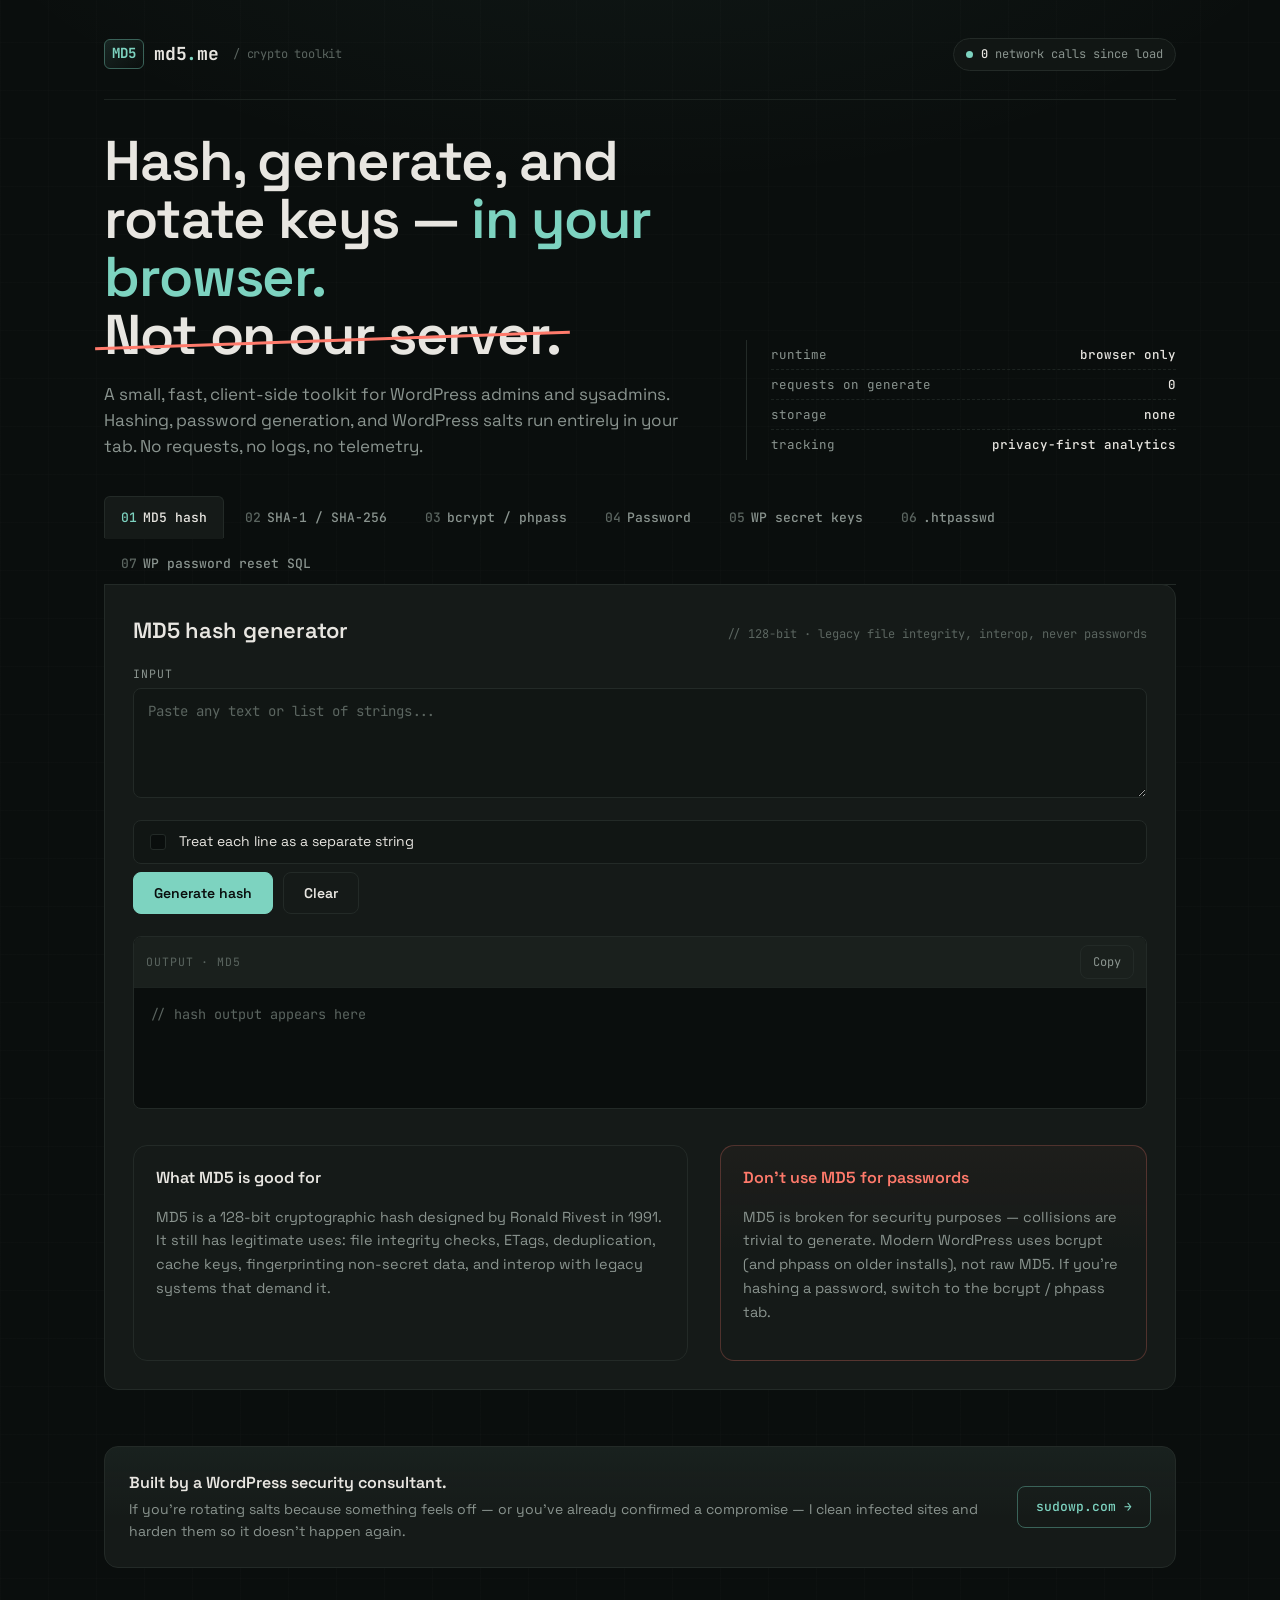
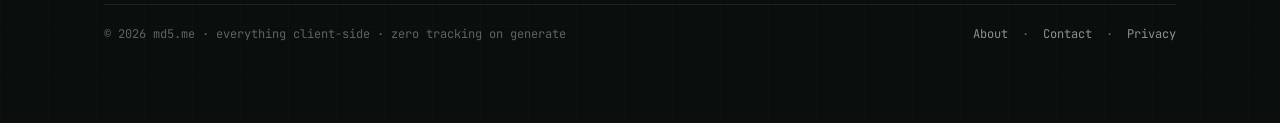
==== commit 9a08bffc: "feat: brand assets + MD5 wordmark (Task 03)" ====
--- a/public/index.html
+++ b/public/index.html
@@ -110,7 +110,7 @@
   }
   .brand-mark {
     display: inline-grid; place-items: center;
-    width: 30px; height: 30px;
+    width: 40px; height: 30px;
     border: 1px solid var(--accent-dim);
     border-radius: 6px;
     background: linear-gradient(135deg, rgba(125,211,192,0.12), transparent);
@@ -450,7 +450,7 @@
   <!-- ============== TOP BAR ============== -->
   <header class="topbar">
     <a class="brand" href="/" aria-label="MD5.me home">
-      <span class="brand-mark" aria-hidden="true">M5</span>
+      <span class="brand-mark" aria-hidden="true">MD5</span>
       <span>md5<span class="dot">.</span>me</span>
       <span class="tag">/ crypto toolkit</span>
     </a>
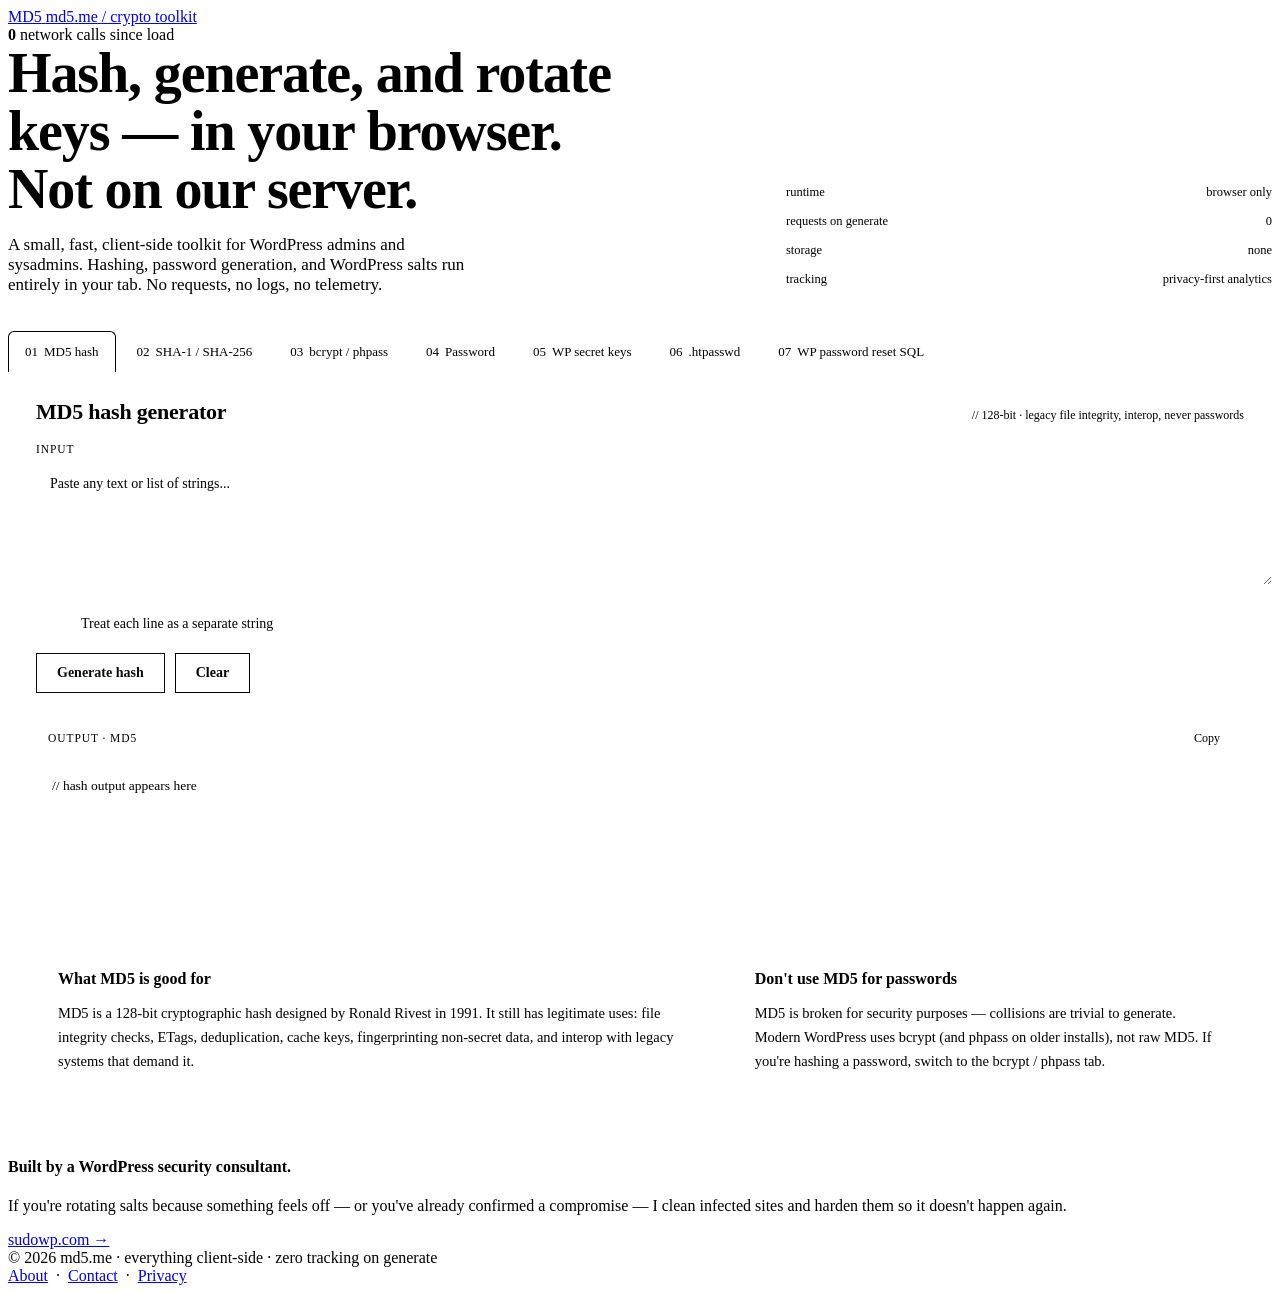
==== commit d03d26f5: "feat: add /about /contact /privacy + extract shared CSS (Task 04)" ====
--- a/public/index.html
+++ b/public/index.html
@@ -43,105 +43,9 @@
 <link rel="preconnect" href="https://fonts.googleapis.com">
 <link rel="preconnect" href="https://fonts.gstatic.com" crossorigin>
 <link href="https://fonts.googleapis.com/css2?family=JetBrains+Mono:wght@400;500;700&family=Space+Grotesk:wght@400;500;600;700&display=swap" rel="stylesheet">
+<link rel="stylesheet" href="/style.css">
 
 <style>
-  :root {
-    --bg:        #0a0e0d;
-    --bg-soft:   #111614;
-    --panel:    #151a18;
-    --panel-2:  #1a201d;
-    --line:      #232a27;
-    --line-soft: #1c2320;
-    --text:      #e8e6e1;
-    --text-dim:  #8a948f;
-    --text-mute: #5b6560;
-    --accent:    #7dd3c0;
-    --accent-dim:#3a6359;
-    --warn:      #ff7a6b;
-    --good:      #7dd3c0;
-
-    --font-ui:   "Space Grotesk", ui-sans-serif, system-ui, sans-serif;
-    --font-mono: "JetBrains Mono", ui-monospace, "SF Mono", Menlo, monospace;
-
-    --r-sm: 4px;
-    --r:    8px;
-    --r-lg: 14px;
-
-    --maxw: 1120px;
-  }
-
-  * { box-sizing: border-box; }
-  html, body { margin: 0; padding: 0; }
-  html { -webkit-text-size-adjust: 100%; }
-  body {
-    font-family: var(--font-ui);
-    background: var(--bg);
-    color: var(--text);
-    line-height: 1.55;
-    font-size: 16px;
-    min-height: 100vh;
-    overflow-x: hidden;
-    /* faint hex-grid backdrop, drawn with two layered repeating gradients */
-    background-image:
-      radial-gradient(ellipse 1200px 600px at 50% -10%, rgba(125, 211, 192, 0.06), transparent 60%),
-      repeating-linear-gradient(0deg,   rgba(255,255,255,0.012) 0 1px, transparent 1px 48px),
-      repeating-linear-gradient(90deg,  rgba(255,255,255,0.012) 0 1px, transparent 1px 48px);
-  }
-  ::selection { background: var(--accent); color: #0a0e0d; }
-
-  a { color: var(--accent); text-decoration: none; }
-  a:hover { text-decoration: underline; text-underline-offset: 3px; }
-
-  /* ----- Layout shell ----- */
-  .shell { max-width: var(--maxw); margin: 0 auto; padding: 24px 24px 80px; }
-
-  /* ----- Top bar ----- */
-  .topbar {
-    display: flex; align-items: center; justify-content: space-between;
-    gap: 16px; padding: 14px 0 28px;
-    border-bottom: 1px solid var(--line-soft);
-    margin-bottom: 32px;
-  }
-  .brand {
-    display: inline-flex; align-items: center; gap: 10px;
-    font-family: var(--font-mono); font-weight: 700;
-    font-size: 18px; letter-spacing: -0.01em;
-    color: var(--text);
-  }
-  .brand-mark {
-    display: inline-grid; place-items: center;
-    width: 40px; height: 30px;
-    border: 1px solid var(--accent-dim);
-    border-radius: 6px;
-    background: linear-gradient(135deg, rgba(125,211,192,0.12), transparent);
-    color: var(--accent);
-    font-family: var(--font-mono); font-weight: 700; font-size: 14px;
-  }
-  .brand .dot { color: var(--accent); }
-  .brand .tag { color: var(--text-mute); font-weight: 400; font-size: 12px; margin-left: 4px; }
-
-  .net-pill {
-    display: inline-flex; align-items: center; gap: 8px;
-    padding: 6px 12px;
-    border: 1px solid var(--line);
-    border-radius: 999px;
-    background: var(--bg-soft);
-    font-family: var(--font-mono); font-size: 12px;
-    color: var(--text-dim);
-    white-space: nowrap;
-  }
-  .net-pill .led {
-    width: 7px; height: 7px; border-radius: 50%;
-    background: var(--good);
-    box-shadow: 0 0 0 0 rgba(125,211,192,0.6);
-    animation: pulse 2.4s ease-in-out infinite;
-  }
-  @keyframes pulse {
-    0%, 100% { box-shadow: 0 0 0 0 rgba(125,211,192,0.5); }
-    50%       { box-shadow: 0 0 0 6px rgba(125,211,192,0); }
-  }
-  .net-pill b { color: var(--text); font-weight: 500; }
-
   /* ----- Hero ----- */
   .hero { display: grid; grid-template-columns: 1.4fr 1fr; gap: 40px; align-items: end; margin-bottom: 36px; }
   .hero h1 {
@@ -398,49 +302,6 @@
     background: linear-gradient(180deg, rgba(255,122,107,0.04), transparent 50%), var(--panel);
   }
   .info .card.warn h3 { color: var(--warn); }
-
-  /* ----- Footer / SudoWP ----- */
-  .biz {
-    margin-top: 56px;
-    padding: 24px;
-    border: 1px solid var(--line);
-    border-radius: var(--r-lg);
-    background: linear-gradient(180deg, rgba(125,211,192,0.04), transparent 60%), var(--panel);
-    display: grid; grid-template-columns: 1fr auto; gap: 18px; align-items: center;
-  }
-  .biz h4 { margin: 0 0 4px; font-size: 16px; font-weight: 600; }
-  .biz p { margin: 0; color: var(--text-dim); font-size: 14px; }
-  .biz .cta {
-    display: inline-flex; align-items: center; gap: 8px;
-    padding: 10px 18px;
-    border: 1px solid var(--accent-dim);
-    border-radius: var(--r);
-    color: var(--accent);
-    font-family: var(--font-mono); font-size: 13px; font-weight: 500;
-    transition: background .15s, color .15s;
-  }
-  .biz .cta:hover { background: var(--accent); color: #0a0e0d; text-decoration: none; }
-  @media (max-width: 600px) {
-    .biz { grid-template-columns: 1fr; }
-  }
-
-  footer.foot {
-    margin-top: 36px;
-    padding-top: 20px;
-    border-top: 1px solid var(--line-soft);
-    color: var(--text-mute);
-    font-family: var(--font-mono);
-    font-size: 12px;
-    display: flex; justify-content: space-between; flex-wrap: wrap; gap: 12px;
-  }
-  footer.foot a { color: var(--text-dim); }
-  footer.foot a:hover { color: var(--accent); }
-
-  /* ----- Hidden / utility ----- */
-  .sr-only {
-    position: absolute; width: 1px; height: 1px; padding: 0; margin: -1px;
-    overflow: hidden; clip: rect(0,0,0,0); white-space: nowrap; border: 0;
-  }
 </style>
 </head>
 <body>
@@ -855,11 +716,11 @@
   <footer class="foot">
     <div>© <span id="year"></span> md5.me · everything client-side · zero tracking on generate</div>
     <div>
-      <a href="/about.html">About</a>
+      <a href="/about">About</a>
       &nbsp;·&nbsp;
-      <a href="/contact.html">Contact</a>
+      <a href="/contact">Contact</a>
       &nbsp;·&nbsp;
-      <a href="/privacy.html">Privacy</a>
+      <a href="/privacy">Privacy</a>
     </div>
   </footer>
 
